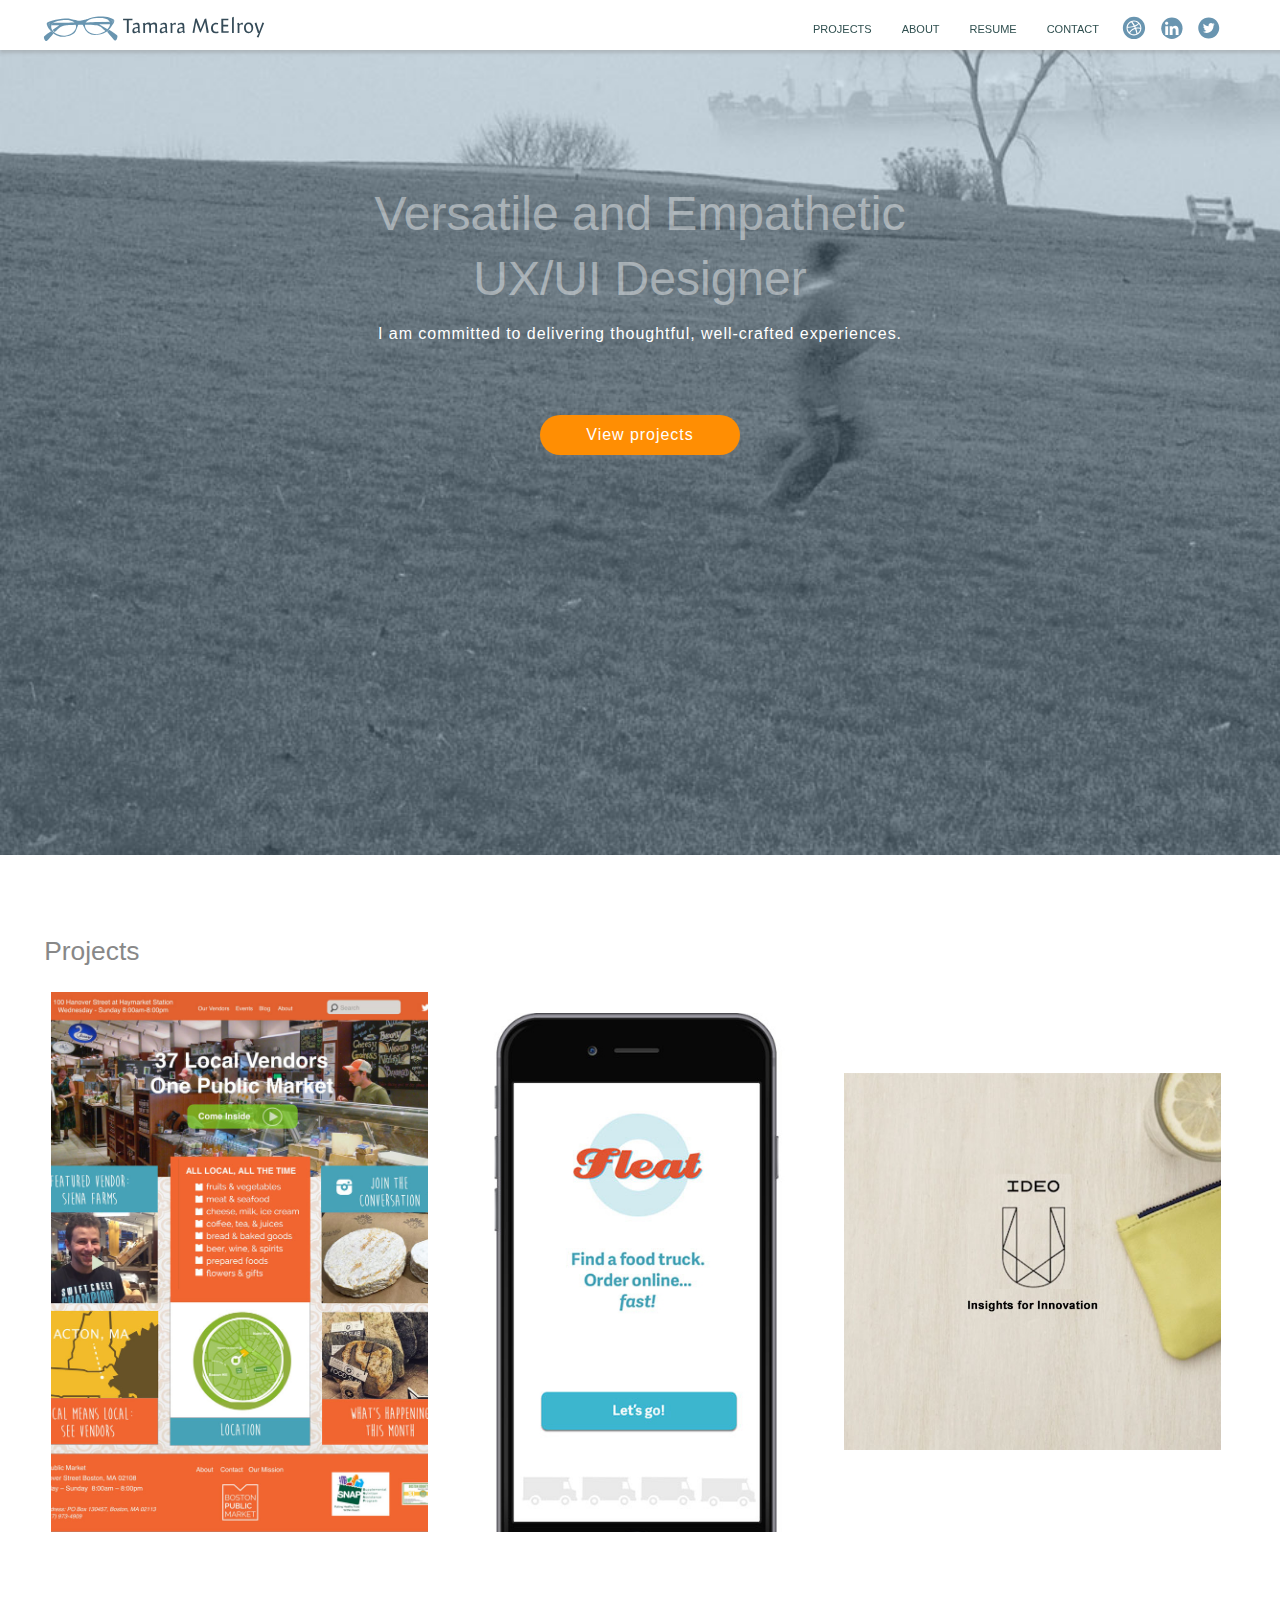
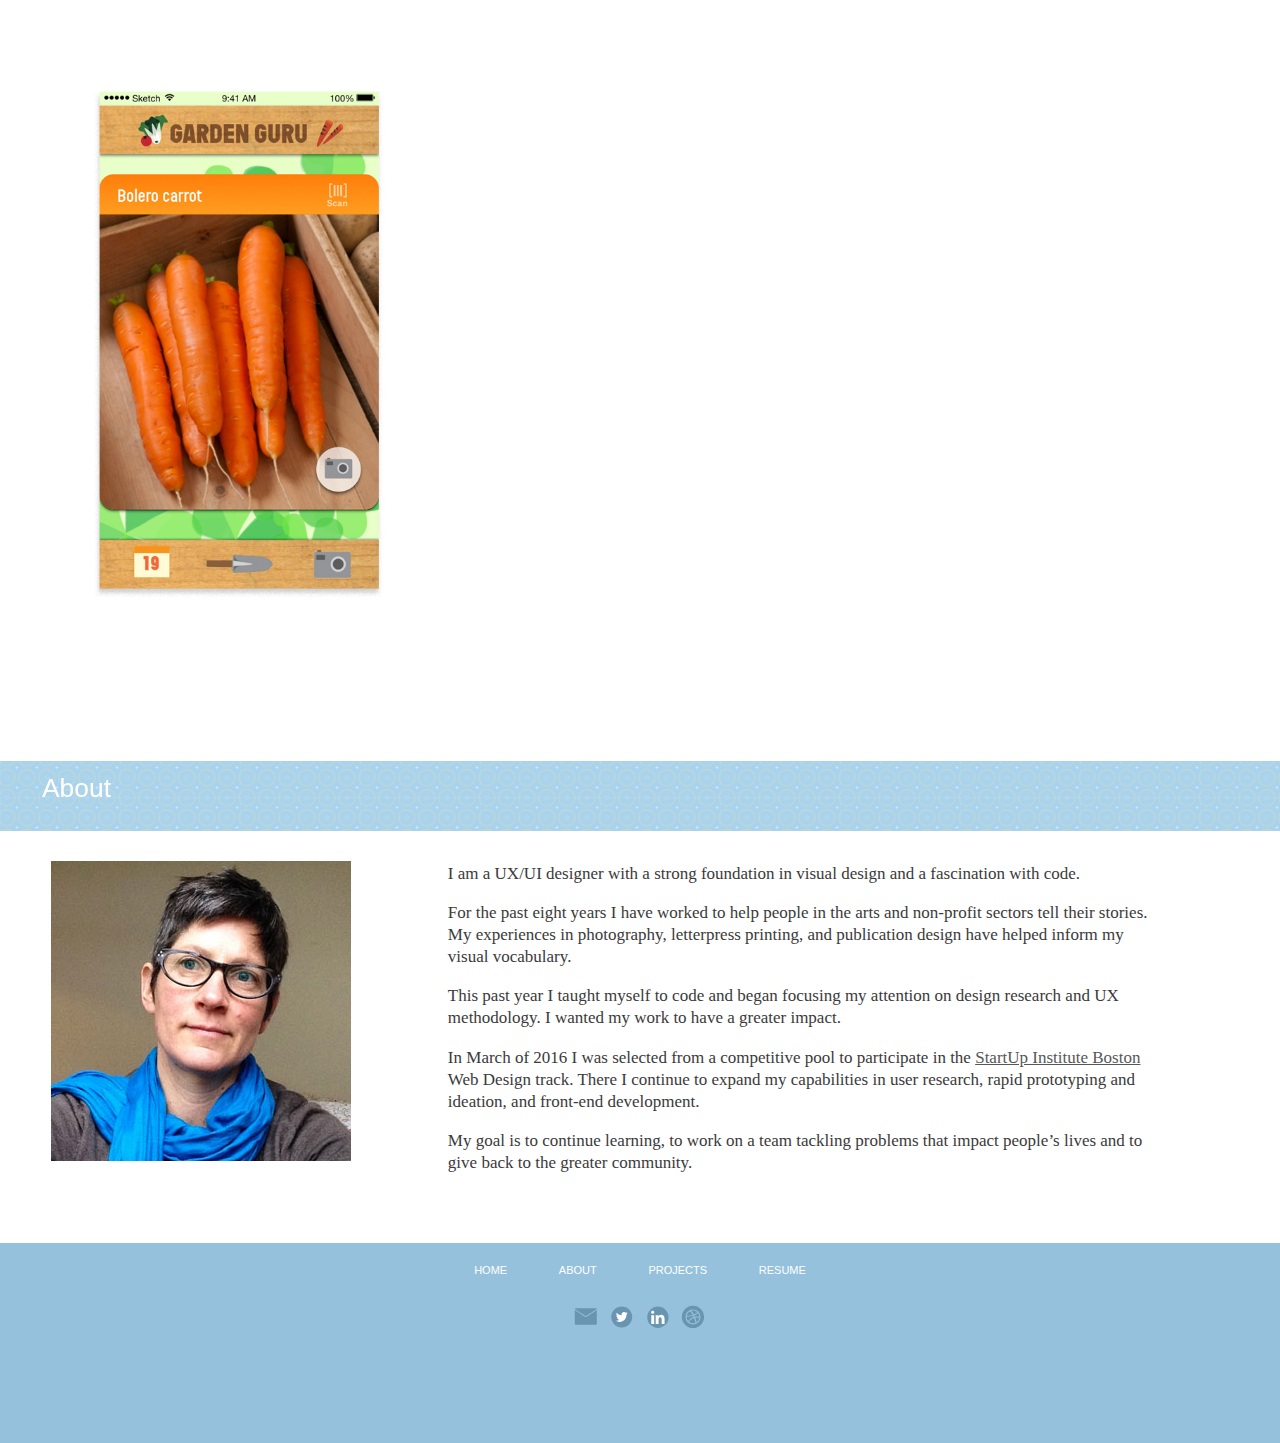
==== index.html @ bc1e4edb "changed project layout" ====
<!DOCTYPE html>
<html lang="en">
	<head>

		<title>Tamara McElroy - Hello</title>
        <meta charset="utf-8" />
          <meta name="description" content="A few things Tamara has made" />
          <meta name="keywords" content="" />
          <meta name="robots" content="index, follow" />
        <meta name="viewport" content="width=device-width, initial-scale=1, maximum-scale=1" />
        
        <link rel="shortcut icon" type="image/png" href="/favicon.png"/>
        
<!-- Style Sheets -->
        <link rel="stylesheet" href="http://normalize-css.googlecode.com/svn/trunk/normalize.css" >
        <link href = "css/styles.css" rel = "stylesheet" />
        <link rel="stylesheet" type="text/css" media="all" href="css/reset.css" />
        
<!--Scripts -->
    <script type="text/javascript">
	if (typeof jQuery == 'undefined')
		document.write(unescape("%3Cscript src='js/jquery-1.9.js'" + 							"type='text/javascript'%3E%3C/script%3E"))
</script>
<script type="text/javascript" src="js/trunk.js"></script>
<script type="text/javascript" src="js/scripts.js"></script>
<script>
  (function(i,s,o,g,r,a,m){i['GoogleAnalyticsObject']=r;i[r]=i[r]||function(){
  (i[r].q=i[r].q||[]).push(arguments)},i[r].l=1*new Date();a=s.createElement(o),
  m=s.getElementsByTagName(o)[0];a.async=1;a.src=g;m.parentNode.insertBefore(a,m)
  })(window,document,'script','//www.google-analytics.com/analytics.js','ga');

  ga('create', 'UA-76032963-1', 'auto');
  ga('send', 'pageview');

</script>

        
	</head>
	<body>
    <div class="container">
		<header id="top" class="slide">
                <ul id="navToggle" class="burger slide">
                   <li></li><li></li><li></li><li></li>
		          </ul>
                <a href="index.html"><h1>Tamara McElroy Design</h1></a>
         </header>
          <nav id = "navMain" class="slide">
            <ul>
                <li><a href="#portfolio">PROJECTS</a></li>
                <li><a href="#about">ABOUT</a></li>
                <li><a href="../images/ResumeMap.pdf" target= "_blank">RESUME</a></li>
                <li><a href="mailto:hello.tamaramc@gmail.com">CONTACT</a></li>
                <li class="tw icon"><a href="https://twitter.com/tjmc3lroy" target="_blank"></a></li>
                <li class="in icon social"><a href="https://www.linkedin.com/in/tamara-mcelroy-36450b14" target="_blank"></a></li>
                 <li class="drb icon social"><a href="https://dribbble.com/tamaramc" target="_blank"></a></li>
            </ul>
        </nav>
       
       <!-- Banner Section -->
        
       <section id="hero" class="section content slide">
           <div class="row group">
               <div class="column span_2_of_4 message">
                   <h3 class="welcome">Versatile and  Empathetic<br /> UX/UI Designer</h3>
                   <p>I am committed to delivering thoughtful, well-crafted experiences.</p> 
                </div>
                    <div class="btn"><a href = "#portfolio"><p>View projects</p></a>
                    </div>
           </div>
        </section>
         
        <!-- Work Section -->
        
      <section id="portfolio" class="section content slide full-wt">
          
           <!--Work Heading-->
          <div class="row group message">
                <div class="work">
                        <h4>Projects</h4>
                </div>
        </div>
          <!-- row 1 -->
          <div class="row">
              <div class="column span_4_of_12">
	           <a href = "../market-landing-redesign.html"><div class="bx blk4">
                   <div class="screen"></div>
                      <p class="hidden">Boston Public Market <br />Landing Page Redesign</p>
                   <p class="hidden arrow">View >>></p>
                      </div></a>
                <div class="column span_4_of_12">
                 <a href= "../market-landing-redesign.html"><p class="portfolio-subhead invisible">Boston Public Market Landing Redesign</p></a>
              </div>
             </div>
              <div class="column span_4_of_12">
		          <a href = "../food-truck-mobile-app.html"><div class="bx blk1">
                   <div class="screen"></div>
                      <p class="hidden">Food Truck Mobile App Concept</p>
                      <p class="hidden arrow">View >>></p>
                      </div></a>
             <div class="column span_4_of_12">
                 <a href= "../food-truck-mobile-app.html"><p class="portfolio-subhead invisible">Food Truck Mobile App Concept</p></a>
              </div>
            </div>
              <div class="column span_4_of_12">
		          <a href = "#"><div class="bx blk2">
                   <div class="screen"></div>
                      <p class="hidden">Ideo: Insights to Innovation Course</p>
                      
                      <p class="hidden arrow">Coming soon</p>
                      </div></a>
             <div class="column span_4_of_12">
                 <a href= "#"><p class="portfolio-subhead invisible">Ideo: Insights to Innovation Course</p>
                 </a>
              </div>
             
		</div>
          </div>
		<!-- row 2 -->
             <div class="row">
            
	           <div class="column span_4_of_12">
	           <a href = "#"><div class="bx blk3">
                   <div class="screen"></div>
                      <p class="hidden">Garden Guru<br />Mobile App Concept</p>
                   <p class="hidden arrow">Coming soon</p>
                      </div></a>
                   <div class="column span_4_of_12">
                 <a href= "#"><p class="portfolio-subhead invisible">Garden Guru Mobile App Concept</p></a>
              </div>
             </div>
             
		</div>
              
	
    </section>
        
        <!--ABOUT SECTION-->
        
    <section id="about" class="content slide">
        
    <!--About header row-->
        
        <div class="row about group message">
                <div class="title">
                        <h4>About</h4>
                </div>
        </div>
        
    <!--About Content Row -->
        
        <div class ="full-wt">
            <div class="row">
                 <div class="column span_4_of_12 about-img">
                </div> 
                <div class="body-content column span_7_of_12">
            

            <h5>I am a UX/UI designer with a strong foundation in visual design and a fascination with code.</h5>
                
            <h5>For the past eight years I have worked to help people in the arts and non-profit sectors tell their stories. My experiences in photography, letterpress printing, and publication design have helped inform my visual vocabulary.</h5>

            <h5>This past year I taught myself to code and began focusing my attention on design research and UX methodology. I wanted my work to have a greater impact.  </h5>

            <h5>In March of 2016 I was selected from a competitive pool to participate in the <a href="https://www.startupinstitute.com/" target ="_blank" style="text-decoration: underline">StartUp Institute Boston</a> Web Design track. There I continue to expand my capabilities in user research, rapid prototyping and ideation, and front-end development.</h5>

            <h5>My goal is to continue learning, to work on a team tackling problems that impact people’s lives and to give back to the greater community.</h5>

            </div>
             
        </div>
        </div>
    </section>
        
     <!-- Footer Section -->
        <footer class="content slide">
            <div class="row group">
               <div class="column span_2_of_4 connect">
                   <div class="submenu">
                    <ul>
                        <li><a href = "index.html">HOME</a></li>
                        <li><a href = "#about">ABOUT</a></li>
                         <li><a href="#portfolio">PROJECTS</a></li>
                        
                        <li><a href = "../images/ResumeMap.pdf" target="_blank">RESUME</a></li>
                    </ul>
                   </div>
                   <div class="ftr-social">
                       <ul>
                           <a href="mailto:hello.tamaramc@gmail.com"><li class="mail icon">
                           </li></a>
                          <a href="https://twitter.com/tjmc3lroy" target="_blank"> <li class="tw icon"></li></a>
                            <a href="https://www.linkedin.com/in/tamara-mcelroy-36450b14" target="_blank"><li class="in icon social"></li></a>
                           <a href="https://dribbble.com/tamaramc" target="_blank"><li class="drb icon social"></li></a>
                        </ul>
                   </div>
                </div>  
           </div> 
        </footer>
    </div>
	</body>
</html>
---- css/styles.css ----
html,body,div,span,applet,object,iframe,h1,h2,h3,h4,h5,h6,p,blockquote,pre,a,abbr,acronym,address,big,cite,code,del,dfn,em,img,ins,kbd,q,s,samp,small,strike,strong,sub,sup,tt,var,b,u,i,center,dl,dt,dd,ol,ul,li,fieldset,form,label,legend,table,caption,tbody,tfoot,thead,tr,th,td,article,aside,canvas,details,embed,figure,figcaption,footer,header,hgroup,menu,nav,output,ruby,section,summary,time,mark,audio,video{margin:0;padding:0;border:0;font-size:100%;font:inherit;vertical-align:baseline}article,aside,details,figcaption,figure,footer,header,hgroup,menu,nav,section{display:block}body{line-height:1}ol,ul{list-style:none}blockquote,q{quotes:none}blockquote:before,blockquote:after,q:before,q:after{content:'';content:none}table{border-collapse:collapse;border-spacing:0}
/*THIS IS FOR THE REVISION OF THE LANDING PAGE*/
/* Custom CSS */
@import url(https://fonts.googleapis.com/css?family=Raleway:400,700);
@import url(https://fonts.googleapis.com/css?family=Lora:400,700,400italic);

a {
    text-decoration: none;
    color: rgb(88, 87, 87);
}
a:hover {
    color: #FF8E03;
}

body {
    background-image: url('../images/wheel-pattern2.png');
    background-size: 120px;
    background-repeat: repeat;
    font-family: Lora, serif;
    font-size: 16px;
    height: auto;
    background-color: rgb(149, 193, 220);
}

p {
    font-size: 16px;
    font-family: Lora, serif;
    line-height: 1.3;
    font-weight: 400;
    margin-bottom: 1em;
}

h1 {
    font-family: 'Lora', serif;
}

 h1 {
    background-image: url('../images/TamaraMcElroyDesign.svg');
    width: 260px;
    height: 42px;
    white-space: nowrap;
    overflow: hidden;
    text-indent: 100%;
    background-repeat: no-repeat;
    background-size: contain;
}

h2, h3, h4 {  
    font-family: 'Raleway', 'Arial', sans-serif;
    font-weight: 400;
    color: #888888;
    position: relative;
    text-align: center;
    line-height: 1.35em;
    margin-top: 15px;
}

h2 {
    font-size: 2.5em;
}

h3 {
    font-size:1.65em;
}

h4 {
    font-size: 1.65em;
    }

h4 a {
    color: #888888;
}
h4 a:hover {
    color: #b1459e;  
}

h5 {
    font-family: Lora, serif;
    font-size: 17px;
    line-height: 1.3;
    font-weight: 400;
    text-align: left;
    margin-bottom: 1em;
}

h6 {
    font-family: 'Raleway', 'Arial', sans-serif;
    font-size: 18px;
    color: #5F5C5C;
    text-align: left;
    margin-bottom: 12px;
    font-weight: 400;
}

.subhead {
    font-size: 14px;
}
h6 span {
    font-style: italic;
}

.centered {
    margin-right:auto;
    margin-left:auto;
    float:none;
}


/* GRID */

.container {
    overflow:hidden;
    /*  Prevents Flickering  */
	-webkit-backface-visibility: hidden;
	-moz-backface-visibility: hidden;
	-ms-backface-visibility: hidden;
}

.row {
    clear: both;
    margin: 0 auto;
    width: 95%;
    padding: 0;
}

.row:after {
	content: "";
	clear: both;
	height: 0;
	visibility: hidden;
	display: block;
}

.section {
	clear: both;
	padding: 0px;
	margin: 0px;
}

/*  COLUMN SETUP  */

.column {
	display: block;
	float:left;
	margin: 1% 0 1% 1.6%;
}

/*.column:first-child { margin-left: 0; }*/


/*  GROUPING  */

.group:before,
.group:after { content:""; display:table; }
.group:after { clear:both;}
.group { zoom:1; /* For IE 6/7 */ }

.span_12_of_12 {
	width: 100%;
}

.span_11_of_12 {
  	width: 91.53%;
}
.span_10_of_12 {
  	width: 83.06%;
}

.span_9_of_12 {
  	width: 74.6%;
}

.span_8_of_12 {
  	width: 66.13%;
}

.span_7_of_12 {
  	width: 57.66%;
}

.span_6_of_12 {
  	width: 49.2%;
}

.span_5_of_12 {
  	width: 40.73%;
}

.span_4_of_12 {
  	width: 31%;
}

.span_3_of_12 {
  	width: 23.8%;
}

.span_2_of_12 {
  	width: 15.33%;
}

.span_1_of_12 {
  	width: 6.866%;
}



/* Header */

header  {
    height: 30px;
    width: 100%;
    position: fixed;
    background-color: white;
    box-shadow: 0px 3px 3px rgba(136, 136, 136, 0.34);
    z-index: 200;
    padding: 10px;
}

header h1 {
	color: #fff;
	text-align: center;
	margin: 5px 0px;
	display: block;
}

/* Navigation */

.burger {
    position: absolute;
	float: right;
	padding: 10px;
	top: 4px;
	left: 10px;
    display: none;
}

.burger li {
	width: 30px;
	height: 4px;
	background-color: lightgray;
	border-radius: 3px;
	margin: 5px 0;
}

.burger.open li {background-color: #d9dde1;}

nav {
    position: fixed;
	top: 0;
	right: 55px;
    z-index: 250;
}

nav li {
    display: inline-block; 
    float:left;
}

nav li a {
    font-family: 'Arial', sans-serif;
    font-size: 11px;
    color: darkslategray;
    padding: 24px 15px;
    display: block;
    text-decoration: none;
}

nav li a:hover {
    color: #FF8E03;
}

.invisible {
   visibility: hidden;
}

.social {
    width: 72px;
    height: 35px;
    display:flex;
    float:right;
    margin:0 0px;
}

.icon {
    width: 32px;
    display:flex;
    float:right;
    margin-top: 12px;
    margin-left: 5px;
}


.icon a {
width:32px;
height:32px;
background-size:contain;
background-repeat: no-repeat;
}

.tw {
background-image: url("../images/twitter-wht.svg");       
background-repeat: no-repeat;
width: 32px;
height: 32px;
background-size:contain;

}
.tw:hover {
background-image: url("../images/twitter-on.svg");
background-repeat: no-repeat;
width: 32px;
height: 32px;
background-size:contain;
}

.in {
background-image: url("../images/linkedin.svg");
background-repeat: no-repeat;
width: 32px;
height: 32px;
background-size:contain;
}

.in:hover {
background-image: url("../images/linkedin-on.svg");
background-repeat: no-repeat;
width: 32px;
height: 32px;
background-size:contain;
}

.drb {
background-image: url("../images/dribble.svg");
background-repeat: no-repeat;
width: 32px;
height: 32px;
background-size:contain;
}

.drb:hover {
background-image: url("../images/dribble-on.svg");
background-repeat: no-repeat;
width: 32px;
height: 32px;
background-size:contain;
}

.mail {
background-image: url("../images/mail.svg");
background-repeat: no-repeat;
width: 32px;
height: 32px;
background-size:contain;
}
.mail:hover {
background-image: url("../images/mail-on.svg");
background-repeat: no-repeat;
width: 32px;
height: 32px;
background-size:contain;
}

/* Main Content */

section {
    position: relative;
    width: 100%;
    height: auto;
    border:none;
    margin: 0px auto;
}

/* Banner Section */

#hero {
    width: 100%;
    height: 95vh;
    background: gray;
    background-image: url("../images/hero-bw2.jpg");
    background-size: cover;
    background-attachment: fixed;
    color: white;
    text-align: center;
    z-index: 0;
    
}

#hero p {
    text-align: center;
    line-height: 1.3;
    color: white;
    font-size: 16px;
    font-family: 'Arial', sans-serif;
    letter-spacing: .06em;
}

.btn a {
    display: block;
    width: 200px;
    height: 40px;
    background: #ff8e03;
    margin: 15px auto;
    border-radius: 35px;
    border: none;
    color: white;
    text-align: center;
    letter-spacing: .05em; 
    box-shadow: 0px 3px 3px rgba(136, 136, 136, 0.34);
    z-index: 5;  
}

.btn a:hover {
    background: #f96700; 
    background: -webkit-linear-gradient(rgba(255, 141, 0, 0.6),#F96700);;(255, 141, 0, 0.6); /* For Safari 5.1 to 6.0 */
    background: -o-linear-gradient(rgba(255, 141, 0, 0.6),#F96700); /* For Opera 11.1 to 12.0 */
    background: -moz-linear-gradient(rgba(255, 141, 0, 0.6),#F96700); /* For Firefox 3.6 to 15 */
    background: linear-gradient(rgba(255, 141, 0, 0.6),#F96700); /* Standard syntax */
    box-shadow: 0px 6px 6px rgba(136, 136, 136, 0.34);
}

.btn p {
    font-family: 'Arial', sans-serif;
    margin-top: 35%;
    padding-top: 5%;
}
.message {
    margin-right:auto;
    margin-left:auto;
    float:none;
}

.message span {
    font-style: italic;
    font-size: .9em;
    color: #fff;
    margin-left: 5px;
}

.message span:hover {
    color: #FF8E03;  
}

.message h3 {
    color: white;
    margin-top: 15%;
    font-size: 3em;
    padding-bottom: 1%;
}
.message h5 {
    font-family: serif;
    font-size: 16px;
    line-height: 1.3;
    font-weight: 400;
    text-align: center;
    margin-bottom: 1em;
    padding-top: 20px;
}


.welcome {
    display: none;
}

.full-wt {
    width: 100%;
    background: #fff;
}

/* Portfolio Section */

#portfolio {
    padding-top: 5%;
    height: 100%; 
    padding-bottom: 5%;
}

.bx {
    background-repeat: no-repeat;
    
}

.blk1 {
    height: 60vh;
    background-image: url('../images/Fleat-screen1.jpg');
    background-size: cover;
    background-position: 0 6%;
}
.blk2 {
    height: 60vh;
    background-image: url('../images/IdeoU-Insights.jpg');
    background-size: contain;
    background-position: center;
}

.blk3 {
    height: 60vh;
    background-image: url('../images/GardenGuru1.jpg');
    background-size: contain;
    background-position: center;
}

.blk4 {
    height: 60vh;
    background-image: url('../images/BPM-Desktop.jpg');
    background-size: cover;
    background-position: center;
}

.hidden {
    display: none;
    text-align: left;
    color: darkslategray;
    font-size: 1.5em;
    font-family: 'Raleway', sans-serif;
    text-transform: uppercase;
    position: relative;
    top: 120px;
    left: 8%;
    letter-spacing: .05em;
    word-spacing: .1em;
}

.ital {
    text-transform: none;
    font-size: 1em;
    font-style: italic;
    margin-top: -15px;
}

.bx:hover > .hidden {
    display: block;
}

.bx:hover > .screen {
    width: 32.26%;
    height: 62%;
    position: absolute;
    background-color: #fff;
    opacity:0.9;
}

.arrow {
    text-transform: none;
    font-size: 18px;
    color: #FF8E03;
}

/* Individual Portfolio Pages */

/*Sidebar*/

.sidebar {
    float: left;
    position: absolute;
    margin: 0 20px;
    width: 26%;
    padding-bottom: 40px;
    display: block;
}


.sidebar ul {
    font-size: 16px;
    font-family: Lora, serif;
    line-height: 1.3;
    font-weight: 400;
    margin-bottom: 1em;
    list-style-type: square;
    margin-left: 2em;    
}

.scrolling {
    position: absolute;
}


.add-space {
    margin-top: 5%;
}


.portfolio-heading {
    color: #6995B0;
    text-align: left;
    letter-spacing: .04em;
    word-spacing: .1em;
    text-transform: uppercase;
    font-size: 16px;
    font-family: 'Raleway', sans-serif;
    margin-bottom: 16px;
    padding-top: 20px;
    font-weight: 700;
}

.portfolio-heading.init{
    margin-bottom: 0px;
    border: none;
}
.portfolio-subhead {
    color: #6995B0;
    text-align: left;
    letter-spacing: .07em;
    word-spacing: .1em;
    text-transform: uppercase;
    font-size: 14px;
    font-family: 'Raleway', sans-serif;
    font-weight: 700;
}

.portfolio-subhead.sm {
    font-size: 12px;
    padding-bottom: 1em;
    font-weight: 400;
    color: darkslategray;
    margin-bottom: 20px;
}

/* Portfolio Images */

.slides {
    margin-left: 32.26%;
    overflow: hidden;
}

li.portfolio-image {
    max-width: 100%;
    margin-bottom: 20px;
    margin-top: 15px;
}

.fd-trk1 {
    height: 540px;
    background-image: url('../images/food-truck-crowd.jpg');
    background-size: cover;
    background-position: 0px;
}

.fd-trk2 {
    height: 400px;
    background-color: white;
    background-image: url('../images/Fleat-page-full.jpg');
    background-size: contain;
    background-position: center;
    background-repeat: no-repeat;
    margin-top: 2%;
}

.fd-trk-sketch1 {
    height: 500px;
    background-color: white;
    background-image: url('../images/user-flow.jpg');
    background-size: cover;
    background-position: 25%;
    background-repeat: no-repeat; 
}

.fd-trk-sketch3 {
    margin-left: 10%;
}


li.fd-trk-vid {
    margin-left: 12%;
}

 /*Market Images*/
.caption {
    color: #5F5C5C;
    font-family: Arial, sans-serif;
    font-size: 12px;
    text-align: left;
    margin-top: 10px;
}

.mkt-1 {
        height: 500px;
        background-image: url('../images/vegetables.jpg');
        background-size: cover;
    }

.mkt-2 {
    height: 500px;
    background-image: url('../images/BostonPublicMkt-current.jpg');
     background-size: cover;
}

.mkt-3 {
    height: 500px;
    background-image: url('../images/BPM-Desktop.jpg');
     background-size: cover;
}

.mkt-4 {
    height: 1220px;
    background-image: url('../images/BPM-Wireframe2.png');
     background-size: cover;
}

.mkt-5 {
    height: 980px;
    background-image: url('../images/BPM-Wireframe1.png');
     background-size: cover;
}

.mkt-6 {
    height: 460px;
    background-image: url('../images/BPM-Wireframe-Dropdown.png');
     background-size: cover;
}

/* About Section */

.about {
    height: 60px;
    margin-right:auto;
    margin-left:auto;
    float:none;
    padding-top: 10px;
}

.about h4 {
    font-family: 'Raleway', 'Arial', sans-serif;
    font-weight: 400;
    text-align: left;
    font-size: 1.65em;
    color: white;
    margin-left: 10px;
    margin-top: 0;
}
.work h4 {
    text-align: left;
    padding-bottom: 10px;
    margin-left: 1%;
}

.about p {
    color:white;
    text-align: right;
    font-family: Lora,'Times', serif;
}
.about span {
    color: white;
}
.about a:hover {
    color: white;
}

.about-img {
    height: 300px;
    background: white;
    background-image: url("../images/tamara-mcelroy-designer.jpg");
    background-repeat: no-repeat;
    overflow: hidden;
    background-size: contain;
    float: left;
    margin-top: 30px;
}

.body-content {
    background: #fff;
    padding: 20px 0 40px 0;
    color: #3B3A3A;
}

.body-content span {
    font-style: italic;
}

.title {
    width: 200px;
    display: inline-block;
}


/* Footer */

footer {
    position:relative;
    width: 100%;
    color: #fff;
    background: rgb(149, 193, 220);
    margin:0px auto;
    min-height: 200px;
    z-index: 1;
}

.connect {
    margin-right: auto;
    margin-left: auto;
    float: none;
    padding-top: 10px;
}

.connect h3 {
    font-family: Lora,'Times', serif;
    font-style: italic;
    font-size: 18px;
    color: white;
    padding-bottom: 0;
}
.ftr-social {
    position: relative;
    height: 40px;
}

.ftr-social ul {
    margin-right: auto;
    margin-left: auto;
    text-align: center;
}

footer .icon {
    margin-top: 0;
    margin-left: 0;
    float: none;
    display: inline-block;
}


footer li {
    display: inline-block;
}

.submenu {
    color: white;
    font-family: 'Arial', sans-serif;
    font-size: 11px;  
    text-align: center;
}
.submenu a {
    color: white;
    text-decoration: none;
}
.submenu a:hover {
    color: #FF8E03;
}
.submenu li {
    margin: 0 2% 2%;
}

/*  @MEDIA */

@media (min-width: 1200px)
.container {
    width: 1170px;
}

@media (min-width: 992px)
.container {
    width: 970px;}


@media only screen and (max-width: 890px){
    
    .mobile-width{
        width: 90%;
        margin-left: 5%;
        margin-right: 5%;
    }
    
    .mobile-width.column:first-child { margin-left: 5%; }
    
    h1 {
    margin-left: auto;
    margin-right: auto;
    }
    
    h4 {font-size: 3em;
    margin-top: 20px;}
    
    header {
	height: 50px;
    width: 100%;
	position: fixed;
	}
    
    header h1 {
    margin-left: 30%;
    width: 220px;
    height: 50px;
    }
    
    nav { z-index: -1;}
    
    .invisible {
   visibility: initial;
    text-align: center;
    }
    
   .span_1_of_12, .span_2_of_12, .span_3_of_12, .span_4_of_12, .span_5_of_12, .span_6_of_12, .span_7_of_12, .span_8_of_12, .span_9_of_12, .span_10_of_12, .span_11_of_12, .span_12_of_12 {
	width: 100%; 
	}
 
    
    .message h3 {
    color: white;
    margin-top: 120px;
    font-size: 24px;
    padding-bottom: 20px;
}
    #hero {
    width: 100%;
    height: 350px;
    }
    
    #hero p {
        font-size: 12px;
    }
    
    .btn a {
    display: block;
    width: 140px;
    height: 30px;}
    
    #portfolio {
        padding: 0;
    }
    
    .sidebar {
    position: relative;
    padding-bottom: 10px;
    }
    
    /*Portfolio Pages*/
    .caption {
        text-align:center;
    }
    .slides {
        width: 100%;
        margin-left: 0;
    }
    .portfolio-heading {
        padding-top: 0;
        text-align: center;
    }
    
    .portfolio-subhead.sm {
        text-align: center;
    }
    
    li.portfolio-image {
        margin-bottom: 0;
        background-position: center;
    }
  
     .fd-trk2 {
    height: 260px;
    background-size: cover;
    }
    
    .mkt-1 {
        height: 300px;
    }
    .mkt-2 {
    height: 300px;
     background-size: contain;
    background-repeat: no-repeat;
}

.mkt-3 {
    width: 100%;
    height: 400px;
    background-size: contain;
    background-repeat: no-repeat;
}

.mkt-4 {
    height: 540px;
     background-size: contain;
    background-repeat: no-repeat;
}

.mkt-5 {
    height: 540px;
     background-size: contain;
    background-repeat: no-repeat;
}
   
    .blk1 {
    margin-top: 5%;
    height: 30vh;
    background-size: cover;
    background-position: 0 10%;
    }
    
    .bx:hover > .hidden {
        display: none;
    }
    
    .bx:hover > .screen {
        display: none;
    }
    
    .blk4 {
        background-size: cover;
        
    }
    .about-img {
    background-size: contain;
    background-position: center;
    }
     .title {
        padding-bottom: 10px;
    }
    
    .sidebar {
    width: 100%;}
    
}

@media only screen and (max-width: 780px) {

header {
	height: 50px;
	background-color: #fff;
	position: fixed;
	width: 100%;
	
		/* starting point */
	-webkit-transform: translate3d(0,0,0);
	-moz-transform: translate3d(0,0,0);
	transform: translate3d(0,0,0);
}
    
header h1 {
	color: #ffffff;
	text-align: center;
	padding-left: 0;
	display: block;
    margin-left: 30%;
    width: 220px;
    height: 50px;
}

nav { z-index: 0; }
    
.burger {display: block;}


/*  Nav Drawer Layout  */
nav {position: relative;}

nav ul {
	height: 100%;
	overflow-y: auto;
}
    
nav li {
	display: block;
	float: none;
}
nav li a {
	padding: 22px 25px;
	letter-spacing: 3px;
	font-size: 14px;
}
nav li a.logo {
	display: none;
}
nav li a.active {
	color: #b1459e;
	background-color: #fff;
    opacity:0.4;
}
nav li a:hover {
	color: #b1459e;
	background-color: #fff;
    opacity:0.4;
}
nav li:first-child a.active,
nav li:first-child a:hover 
{border-radius: 10px 0 0 0;}

.header-section {margin-top: 60px;}

  .icon {
    display:none;
    }
    
.sidebar {
    position: relative;
    padding-bottom: 10px;
    }
    
.slides {
        width: 100%;
        margin-left: 0;
    }
    
.fd-trk2 {
    height: 260px;
    background-size: cover;
    }
    
 .portfolio-heading {
    padding-top: 0;
    text-align: center;
    }
    
.portfolio-subhead.sm {
    text-align: center;
    }
li.portfolio-image {
        margin-bottom: 0;
    }
    
/* NAVIGATION ANIMATION */
nav {
	width: 93%;
	height: 100%;
	position: fixed;
	left: 0;
	top: 0;
	margin: 0;
	border-radius: 8px;
	
	/* starting point */
	opacity: .3;
	-webkit-transform: translate3d(5%,0,0)scale(.97);
	-moz-transform: translate3d(5%,0,0)scale(.97);
	transform: translate3d(5%,0,0)scale(.97);
}

/*Nav Expanding Open Effect*/
nav.open {
	opacity: 1;

	-webkit-transform: translate3d(0,0,0)scale(1);
	-webkit-animation: slideIn .35s ease-in-out;
	
	-moz-transform: translate3d(0,0,0)scale(1);
	-moz-animation: slideIn .35s ease-in-out;
	
	transform: translate3d(0,0,0)scale(1);
	animation: slideIn .35s ease-in-out;
}
@-webkit-keyframes slideIn {
	0%       {opacity: .3;
				-webkit-transform: translate3d(5%,0,0)scale(.97);}
	100%  {opacity: 1;
				-webkit-transform: translate3d(0,0,0)scale(1);}
}
@-moz-keyframes slideIn {
	0%      {opacity: .3;
				-moz-transform: translate3d(5%,0,0)scale(.97);}
	100%  {opacity: 1;
				-moz-transform: translate3d(0,0,0)scale(1);}
}
@keyframes slideIn {
	0%      {opacity: .3;
				transform: translate3d(5%,0,0)scale(.97);}
	100%  {opacity: 1;
				transform: translate3d(0,0,0)scale(1);}
}

/*Nav Shrinking Closed Effect*/
nav.close {
	opacity: .3;
	
	-webkit-transform: translate3d(5%,0,0)scale(.97);
	-webkit-animation: slideOut .3s ease-in-out;
	
	-moz-transform: translate3d(5%,0,0)scale(.97);
	-moz-animation: slideOut .3s ease-in-out;
	
	transform: translate3d(5%,0,0)scale(.97);
	animation: slideOut .3s ease-in-out;
}
@-webkit-keyframes slideOut {
	0%      {opacity: 1;
				-webkit-transform: translate3d(0,0,0)scale(1);}
	100%  {opacity: .3;
				-webkit-transform: translate3d(5%,0,0)scale(.97);}
}
@-moz-keyframes slideOut {
	0%      {opacity: 1;
				-moz-transform: translate3d(0,0,0)scale(1);}
	100%  {opacity: .3;
				-moz-transform: translate3d(5%,0,0)scale(.97);}
}
@keyframes slideOut {
	0%      {opacity: 1;
				transform: translate3d(0,0,0)scale(1);}
	100%  {opacity: .3;
				transform: translate3d(5%,0,0)scale(.97);}
}



/* CONTENT ANNIMATION */
.content {
	/* starting point */
	-webkit-transform: translate3d(0,0,0);
	-moz-transform: translate3d(0,0,0);
	transform: translate3d(0,0,0);
	z-index: 1;
}

/*Content Sliding Open Effect*/
header.open,
.content.open 
{   
	-webkit-transform: translate3d(240px,0,0);
	-webkit-animation: open .5s ease-in-out;
	
	-moz-transform: translate3d(240px,0,0);
	-moz-animation: open .5s ease-in-out;
	
	transform: translate3d(240px,0,0);
	animation: open .5s ease-in-out;
}
@-webkit-keyframes open {
	0%      {-webkit-transform: translate3d(0,0,0);}
	70%    {-webkit-transform: translate3d(260px,0,0);}
	100%  {-webkit-transform: translate3d(240px,0,0);}
}
@-moz-keyframes open {
	0%      {-moz-transform: translate3d(0,0,0);}
	70%    {-moz-transform: translate3d(260px,0,0);}
	100%  {-moz-transform: translate3d(240px,0,0);}
}
@keyframes open {
	0%      {transform: translate3d(0,0,0);}
	70%    {transform: translate3d(260px,0,0);}
	100%  {transform: translate3d(240px,0,0);}
}

/*Content Sliding Closed Effect*/
header.close,
.content.close 
{
	-webkit-transform: translate3d(0,0,0);
	-webkit-animation: close .3s ease-in-out;
	
	-moz-transform: translate3d(0,0,0);
	-moz-animation: close .3s ease-in-out;
	
	transform: translate3d(0,0,0);
	animation: close .3s ease-in-out;
}
@-webkit-keyframes close {
	0%      {-webkit-transform: translate3d(240px,0,0);}
	100%  {-webkit-transform: translate3d(0,0,0);}
}
@-moz-keyframes close {
	0%       {-moz-transform: translate3d(240px,0,0);}
	100%  {-moz-transform: translate3d(0,0,0);}
}
@keyframes close {
	0%       {transform: translate3d(240px,0,0);}
	100%  {transform: translate3d(0,0,0);}
}

}
  
@media only screen and (max-width: 480px) {
    
    
    header {width: 100%;
    position: fixed;}
    
    header h1 {
    margin-left: 17%;
    width: 220px;
    height: 50px;
    }
    section {width: 100%;}
    .row {width: 100%;}
    .column { margin: 1% 0 1% 0%; }
    .container {width: 100%; padding: 0 0;}
    .span_1_of_12, .span_2_of_12, .span_3_of_12, .span_4_of_12, .span_5_of_12, .span_6_of_12, .span_7_of_12, .span_8_of_12, .span_9_of_12, .span_10_of_12, .span_11_of_12, .span_12_of_12 {
	width: 100%; 
	}
    
    .invisible {
    visibility: initial;
    text-align: center;
    text-decoration: underline;
}
    .message p {
    text-align: center;
    line-height: 1.3;
    font-size: 14px;
    padding: 0 10px;
    }
    
    .message h5 {
    padding-right: 20px;
    padding-left: 20px;
    }
    .mobile-width{
        width: 90%;
        margin-left: 5%;
    }
    
    #portfolio {
        padding: 0;
    }
    
    .sidebar {
    position: relative;
    padding-bottom: 10px;
    }
    
    .slides {
        width: 100%;
        margin-left: 0;
    }
    
     .fd-trk2 {
    height: 260px;
    background-size: cover;
    }
   
    .portfolio-heading {
    padding-top: 0;
    text-align: center;
    }
    
    .portfolio-subhead.sm {
    text-align: center;
    }
    
    li.portfolio-image {
        margin-bottom: 0;
        background-position: center;
    }
    .mkt-1 {
        height: 300px;
    }
    .mkt-2 {
    height: 300px;
     background-size: contain;
    background-repeat: no-repeat;
}

.mkt-3 {
    width: 100%;
    height: 400px;
    background-size: contain;
    background-repeat: no-repeat;
}

.mkt-4 {
    height: 540px;
     background-size: contain;
    background-repeat: no-repeat;
}

.mkt-5 {
    height: 540px;
     background-size: contain;
    background-repeat: no-repeat;
}
    
    .sidebar {
    width: 100%; }
    
    .process-item {
        height: 200px;
    }
   .process-item img {
        background-size: contain;
        height: 200px;
    }
     
    .about h4 {
        font-size: 5vw;
        text-align: center;
    }
    
    #about h4 {
        text-align: center;}
    
    .title {
        width: 100%;
        padding-bottom: 10px;
    }
    .body-content h5 {
        padding: 0 15px 0 15px;
    }
    .body-content img {
    width: 40%;
}
    .bx {
        width: 100%;
    }
    .blk4 {
    height: 400px;
    background-size: contain;
    background-position: center;
    margin-bottom: 0px;
    }
    
    footer {
        width: 100%
    }
        
    
}
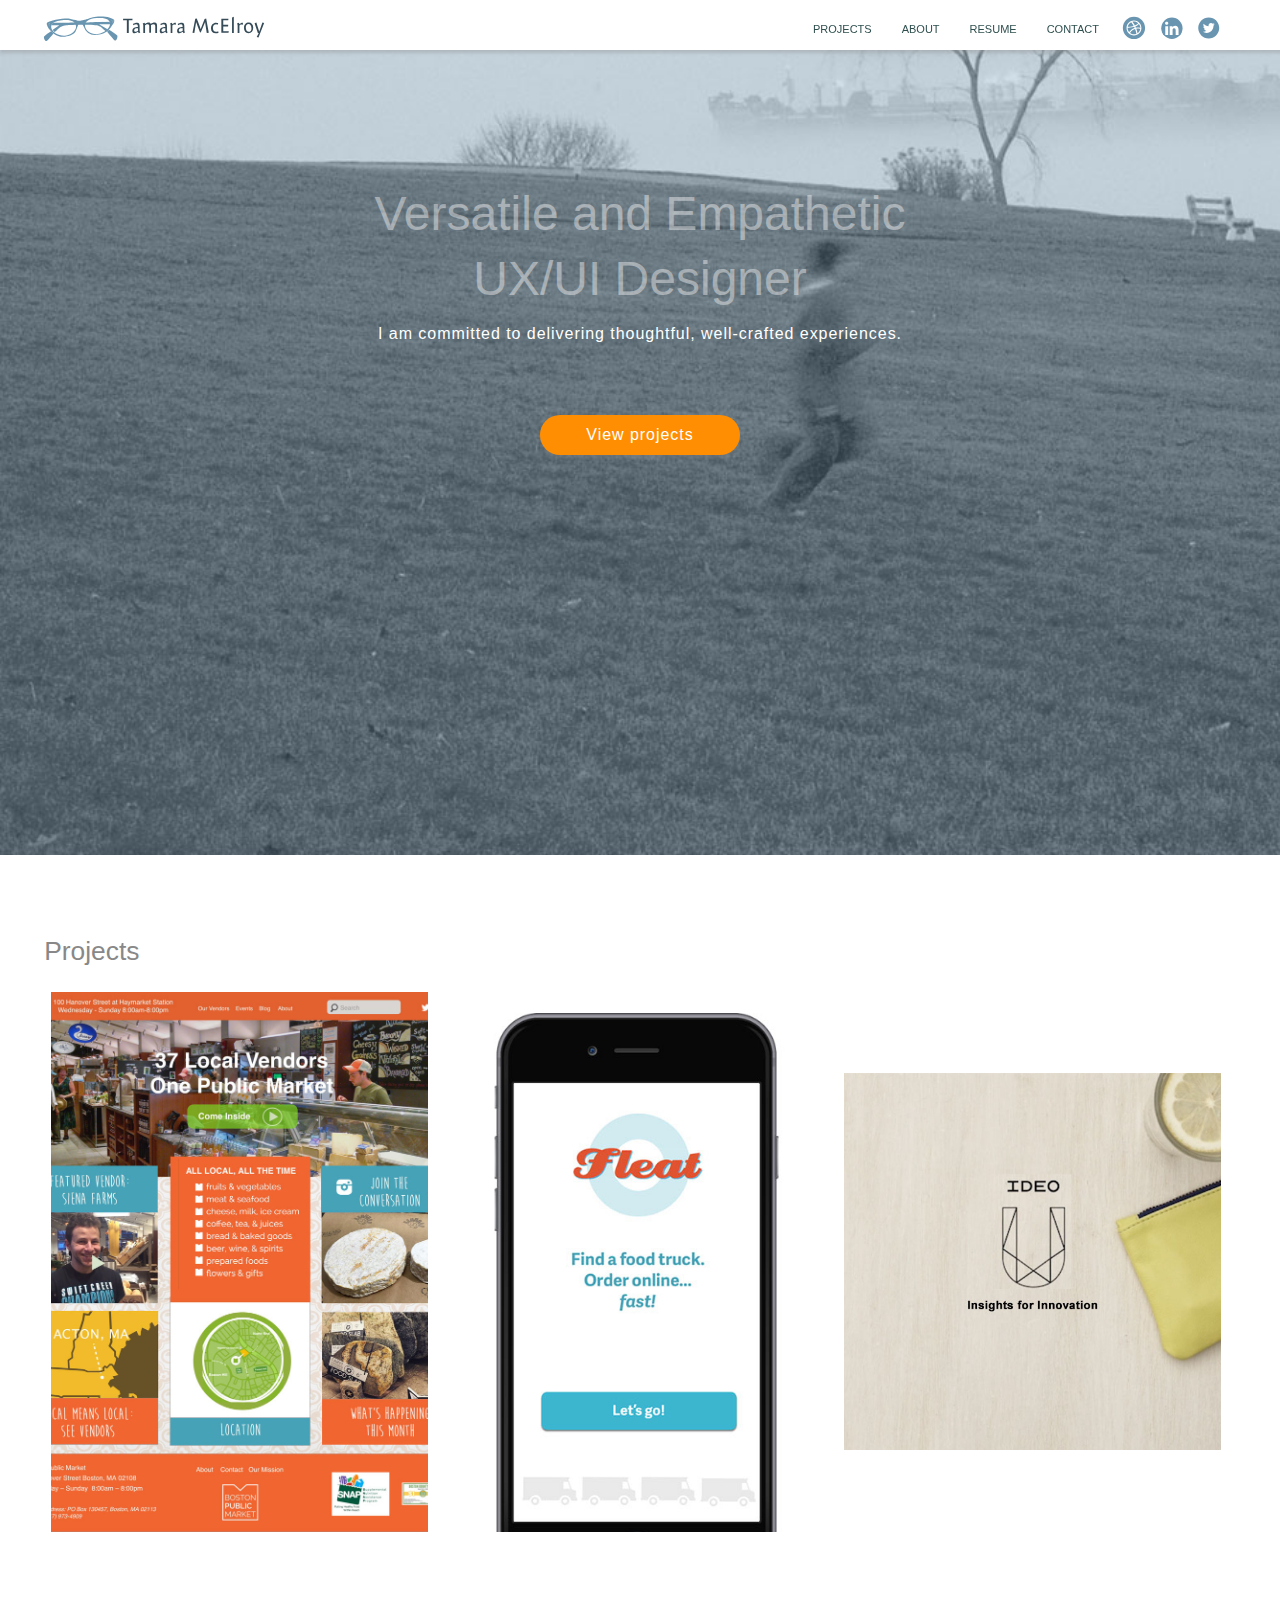
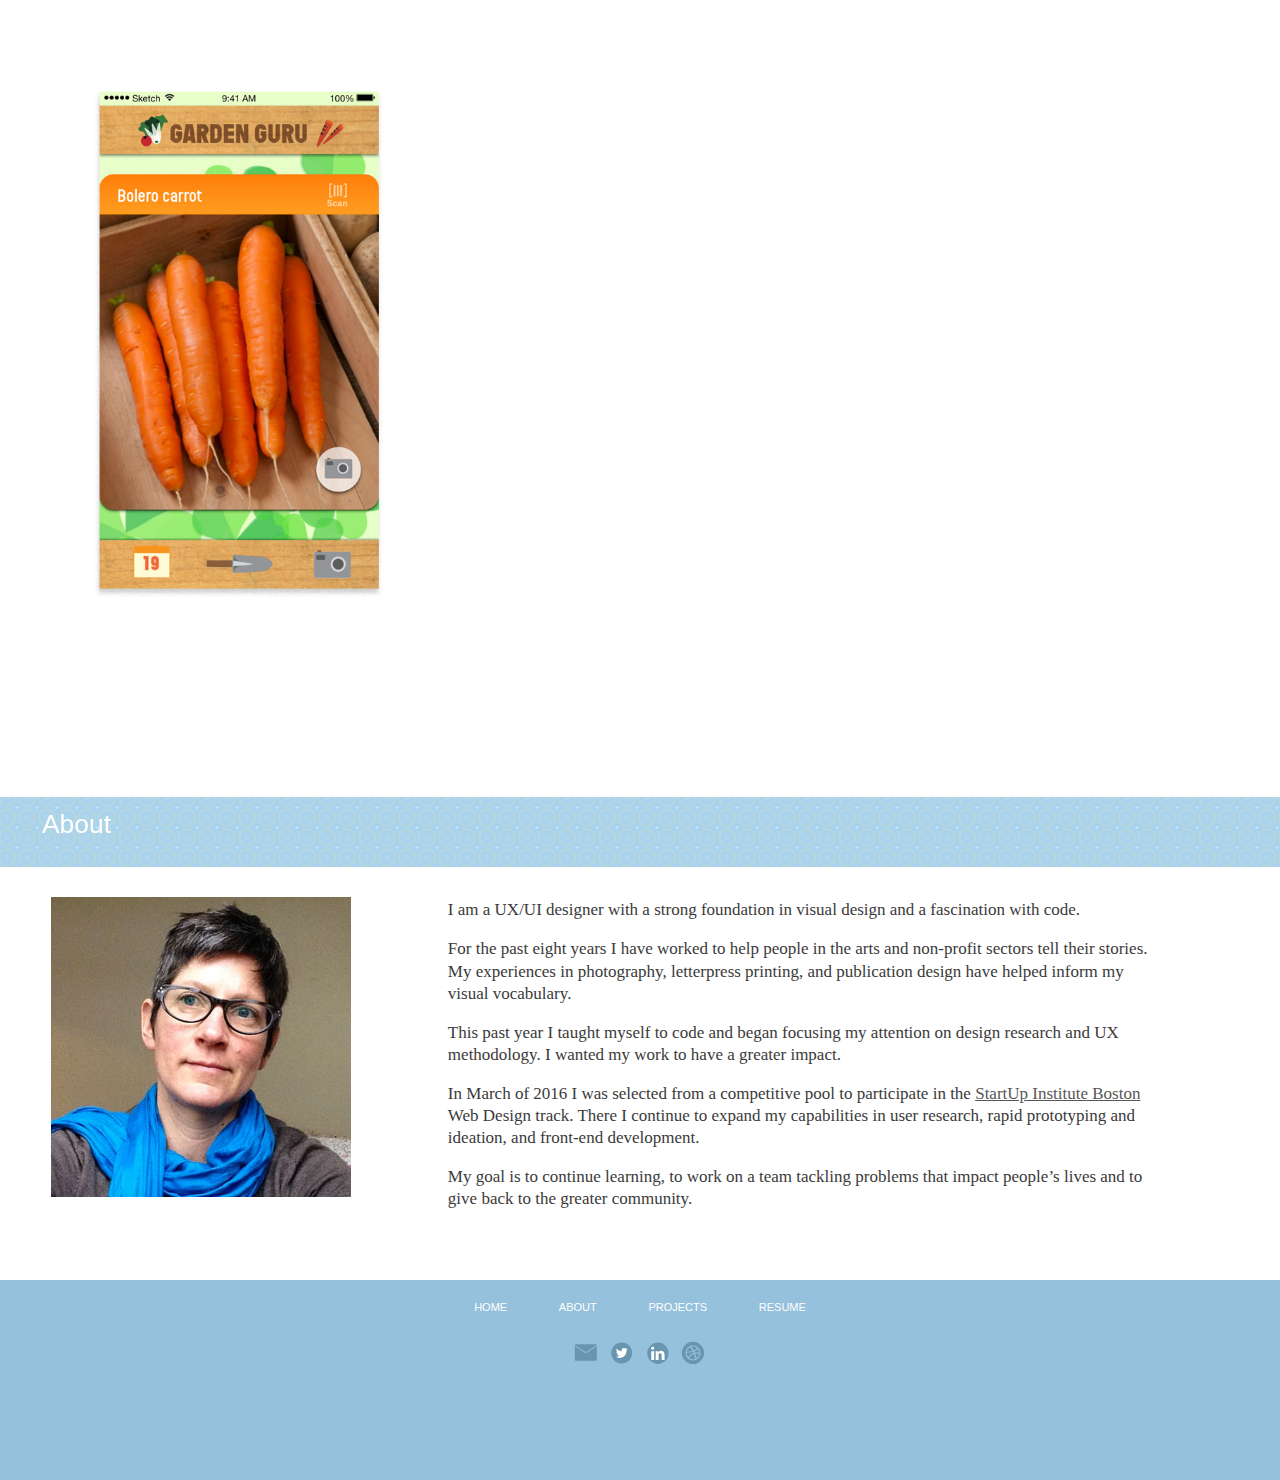
==== commit f151337d: "added Ideo page" ====
--- a/index.html
+++ b/index.html
@@ -102,14 +102,14 @@
               </div>
             </div>
               <div class="column span_4_of_12">
-		          <a href = "#"><div class="bx blk2">
-                   <div class="screen"></div>
-                      <p class="hidden">Ideo: Insights to Innovation Course</p>
+		          <a href = "../human-centered-design.html"><div class="bx blk2">
+                   <div class="screen"></div>
+                      <p class="hidden">Ideo: Insights for Innovation Course</p>
                       
-                      <p class="hidden arrow">Coming soon</p>
+                      <p class="hidden arrow">View now</p>
                       </div></a>
              <div class="column span_4_of_12">
-                 <a href= "#"><p class="portfolio-subhead invisible">Ideo: Insights to Innovation Course</p>
+                 <a href= "../human-centered-design.html"><p class="portfolio-subhead invisible">Ideo: Insights for Innovation Course</p>
                  </a>
               </div>
              
@@ -125,7 +125,7 @@
                    <p class="hidden arrow">Coming soon</p>
                       </div></a>
                    <div class="column span_4_of_12">
-                 <a href= "#"><p class="portfolio-subhead invisible">Garden Guru Mobile App Concept</p></a>
+                 <a href= "#"><p class="portfolio-subhead invisible">Coming Soon: Garden Guru Mobile App</p></a>
               </div>
              </div>
              
--- a/css/styles.css
+++ b/css/styles.css
@@ -28,6 +28,10 @@
     line-height: 1.3;
     font-weight: 400;
     margin-bottom: 1em;
+}
+
+.ital {
+    font-style: italic;
 }
 
 h1 {
@@ -533,7 +537,7 @@
 
 .bx:hover > .screen {
     width: 32.26%;
-    height: 62%;
+    height: 40%;
     position: absolute;
     background-color: #fff;
     opacity:0.9;
@@ -708,6 +712,29 @@
      background-size: cover;
 }
 
+/* Human Centered Design Images */
+.ideo1 {
+    height: 540px;
+    background-image: url('../images/insights1.jpg');
+    background-size: cover;
+    background-position: 0px;
+}
+
+.ideo2 {
+    height: 540px;
+    background-image: url('../images/internet1.jpg');
+    background-size: cover;
+    background-position: 0px;
+}
+
+.ideo3 {
+    height: 540px;
+    background-image: url('../images/brainstorming.jpg');
+    background-size: cover;
+    background-position: 0px;
+}
+
+
 /* About Section */
 
 .about {
@@ -865,7 +892,7 @@
     margin-right: auto;
     }
     
-    h4 {font-size: 3em;
+    h4 {font-size: 24px;
     margin-top: 20px;}
     
     header {
@@ -978,9 +1005,9 @@
    
     .blk1 {
     margin-top: 5%;
-    height: 30vh;
+    height: 50vh;
     background-size: cover;
-    background-position: 0 10%;
+    background-position: 0 25%;
     }
     
     .bx:hover > .hidden {
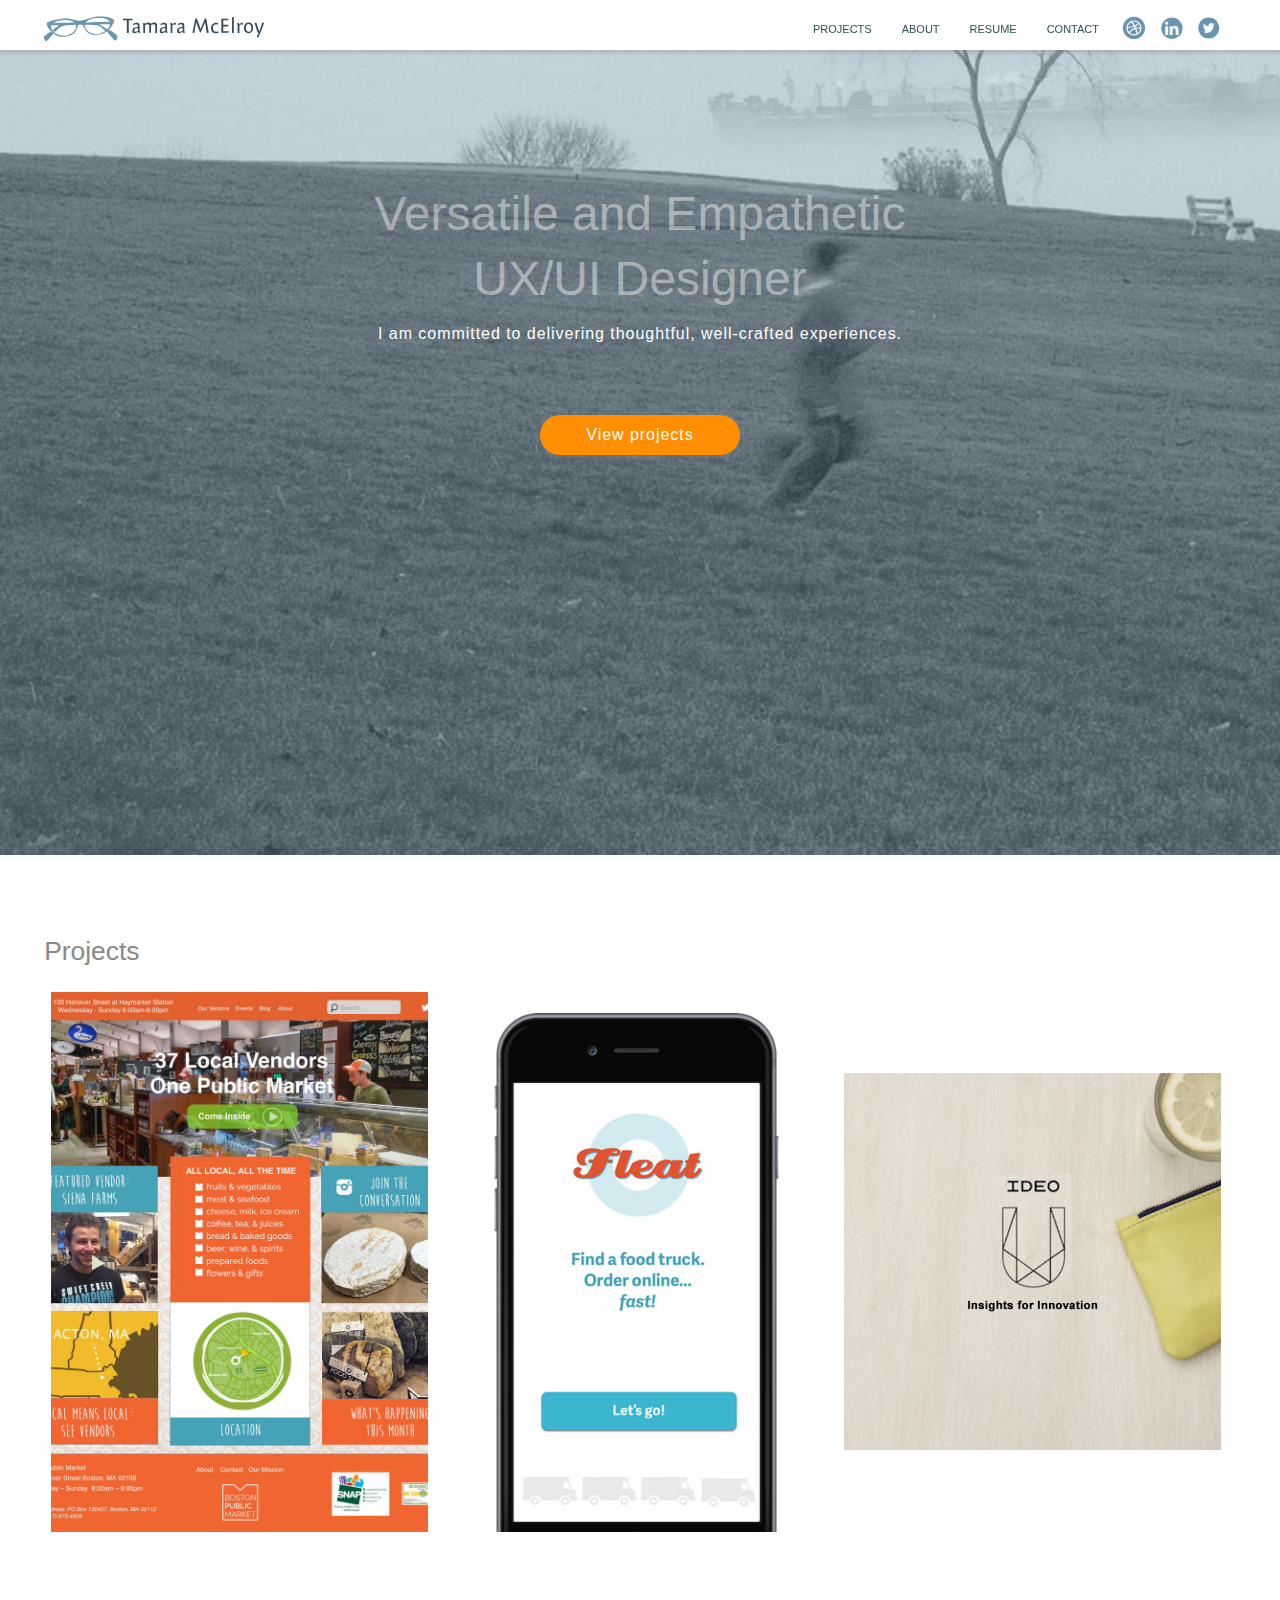
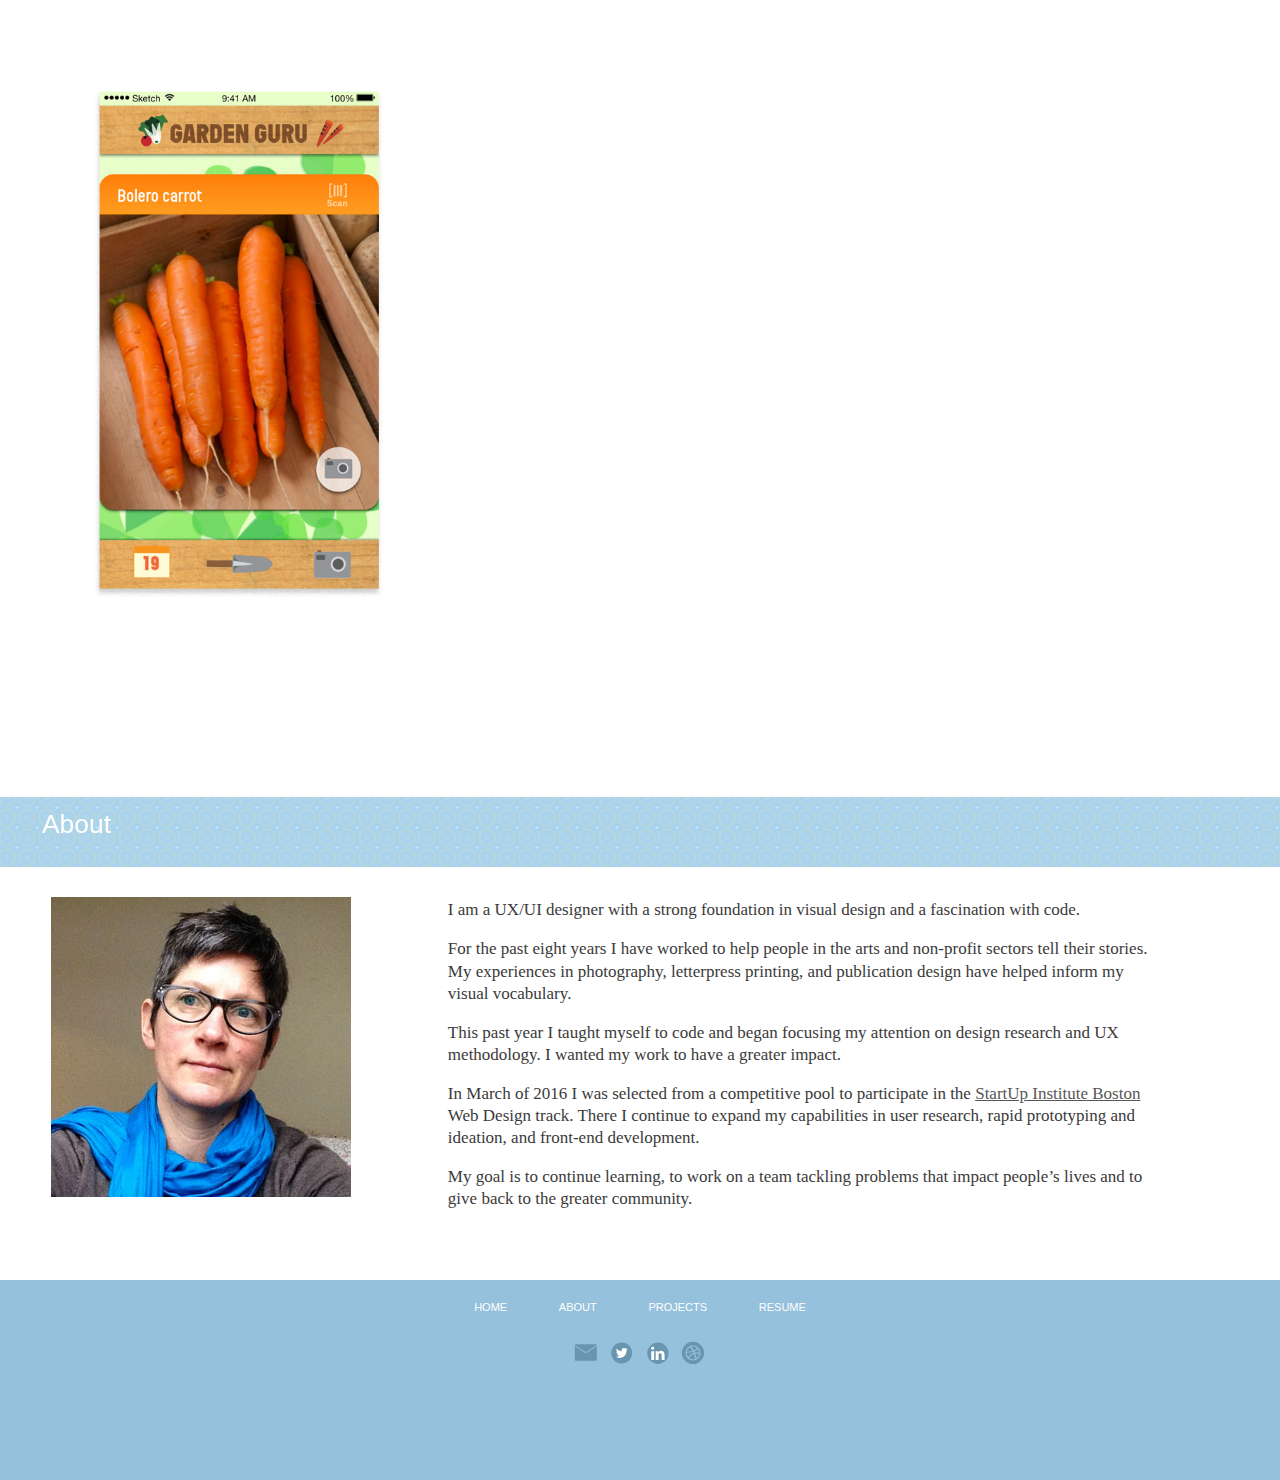
==== commit c07c4408: "added descriptions for SEO" ====
--- a/index.html
+++ b/index.html
@@ -2,10 +2,10 @@
 <html lang="en">
 	<head>
 
-		<title>Tamara McElroy - Hello</title>
+		<title>Tamara McElroy - UX/UI and Visual Design</title>
         <meta charset="utf-8" />
-          <meta name="description" content="A few things Tamara has made" />
-          <meta name="keywords" content="" />
+          <meta name="description" content="Tamara McElroy is a UX/UI and visual designer committed to delivering thoughtful, well-crafted experiences." />
+          <meta name="keywords" content="user-experience design, visual design, Boston" />
           <meta name="robots" content="index, follow" />
         <meta name="viewport" content="width=device-width, initial-scale=1, maximum-scale=1" />
         
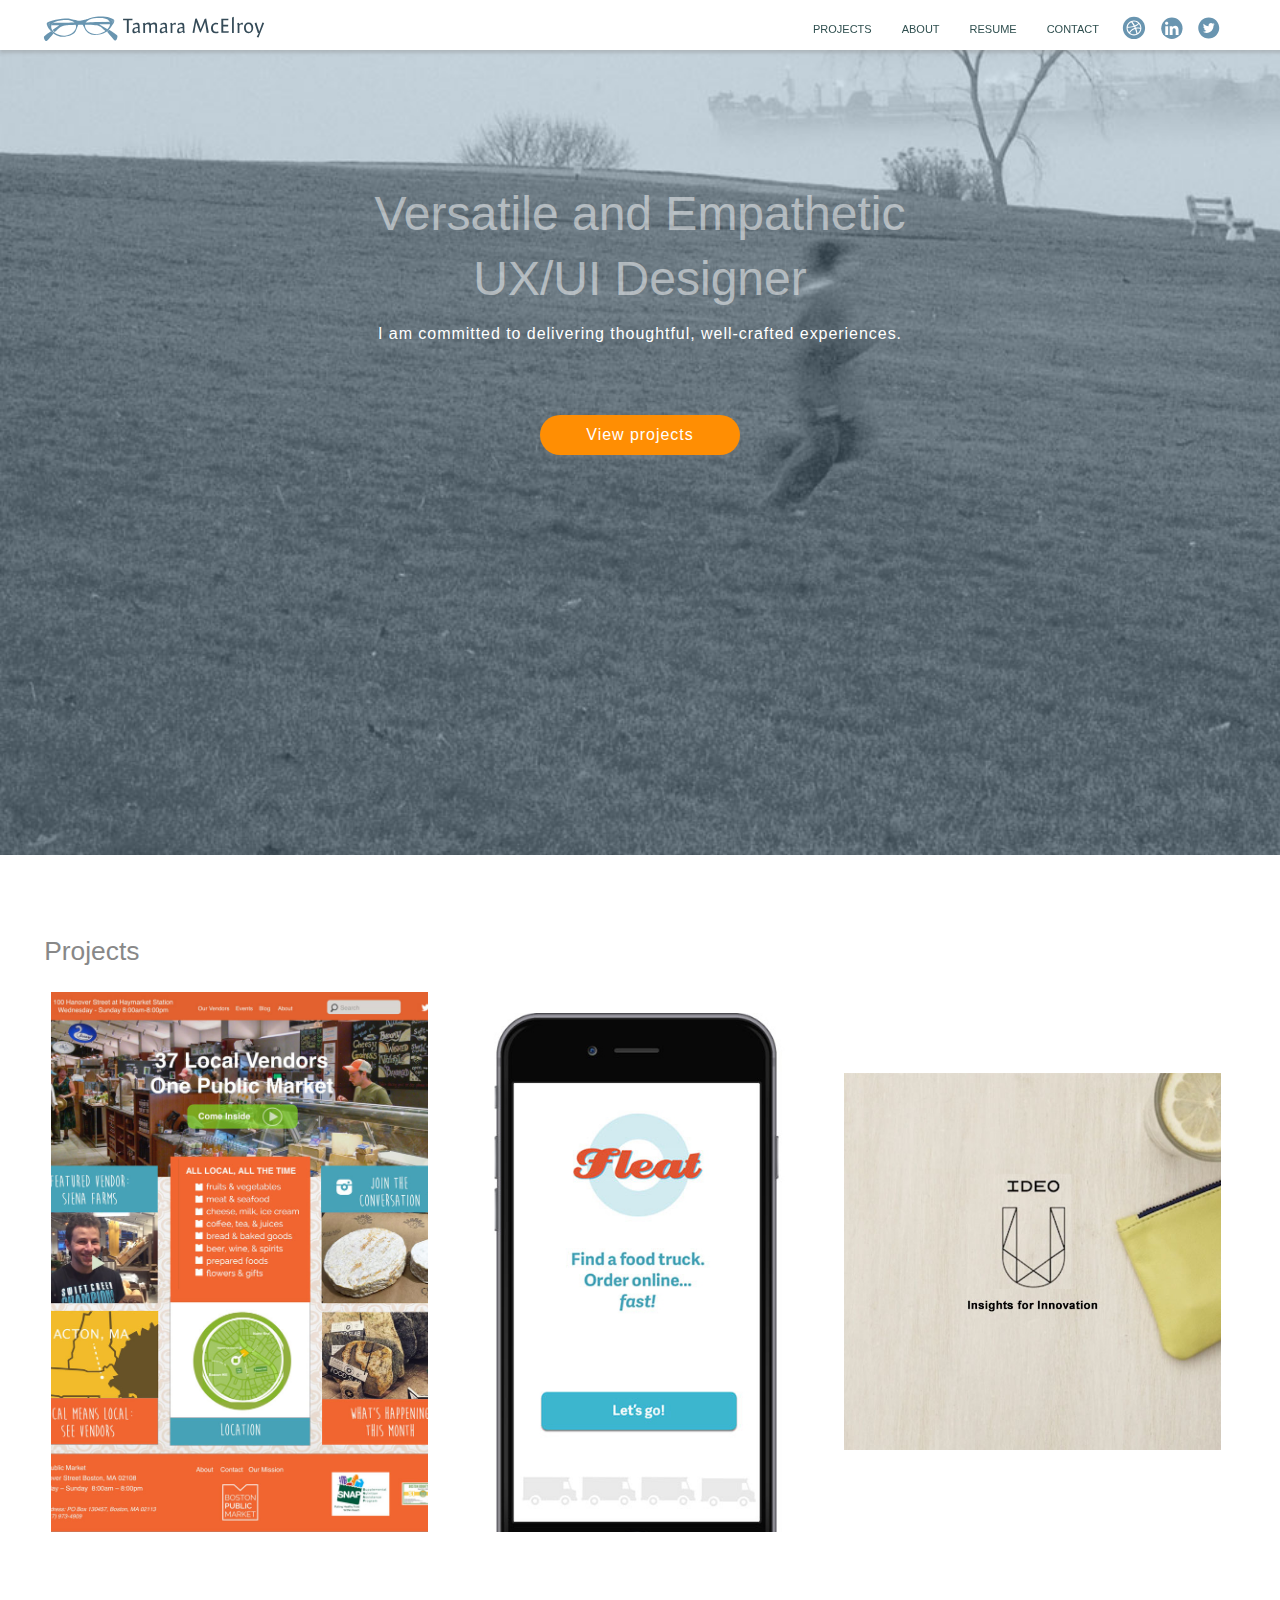
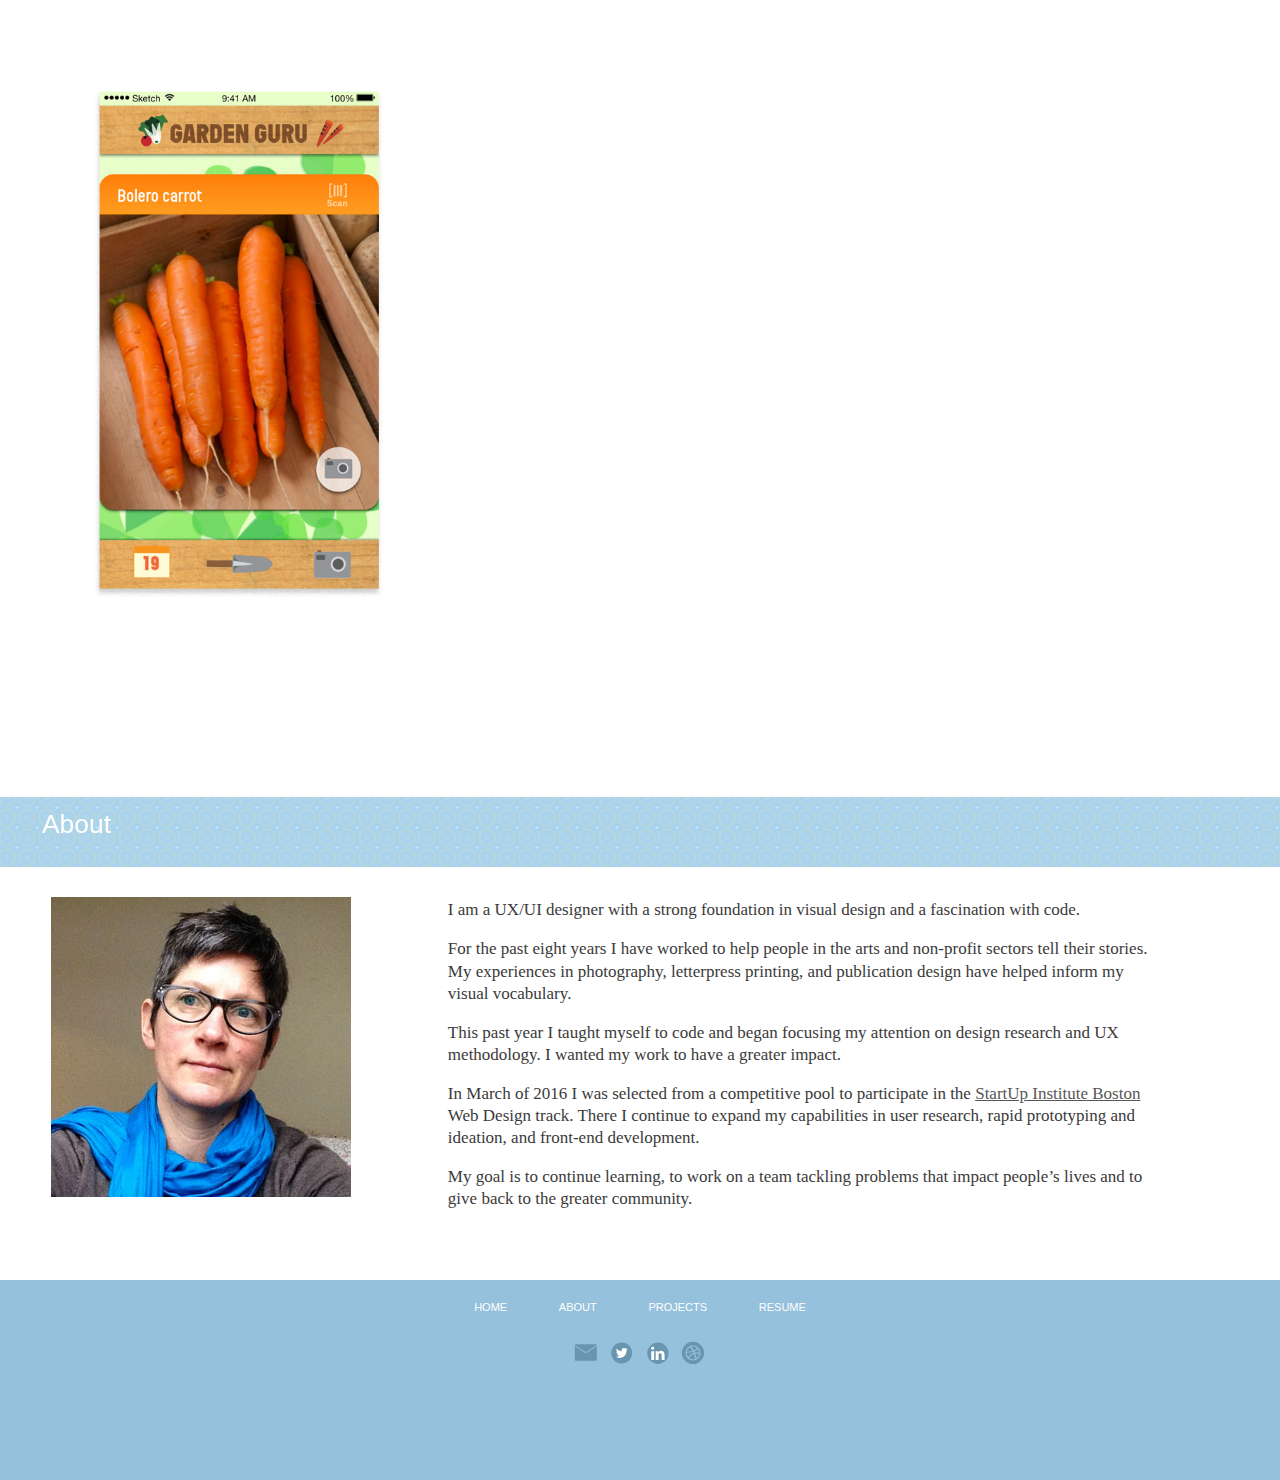
==== commit 7cffb799: "add new resume" ====
--- a/index.html
+++ b/index.html
@@ -48,7 +48,7 @@
             <ul>
                 <li><a href="#portfolio">PROJECTS</a></li>
                 <li><a href="#about">ABOUT</a></li>
-                <li><a href="../images/ResumeMap.pdf" target= "_blank">RESUME</a></li>
+                <li><a href="../images/TamaraMcElroyDesign-Resume.pdf" target= "_blank">RESUME</a></li>
                 <li><a href="mailto:hello.tamaramc@gmail.com">CONTACT</a></li>
                 <li class="tw icon"><a href="https://twitter.com/tjmc3lroy" target="_blank"></a></li>
                 <li class="in icon social"><a href="https://www.linkedin.com/in/tamara-mcelroy-36450b14" target="_blank"></a></li>
@@ -181,7 +181,7 @@
                         <li><a href = "#about">ABOUT</a></li>
                          <li><a href="#portfolio">PROJECTS</a></li>
                         
-                        <li><a href = "../images/ResumeMap.pdf" target="_blank">RESUME</a></li>
+                        <li><a href = "../images/TamaraMcElroyDesign-Resume.pdf" target="_blank">RESUME</a></li>
                     </ul>
                    </div>
                    <div class="ftr-social">
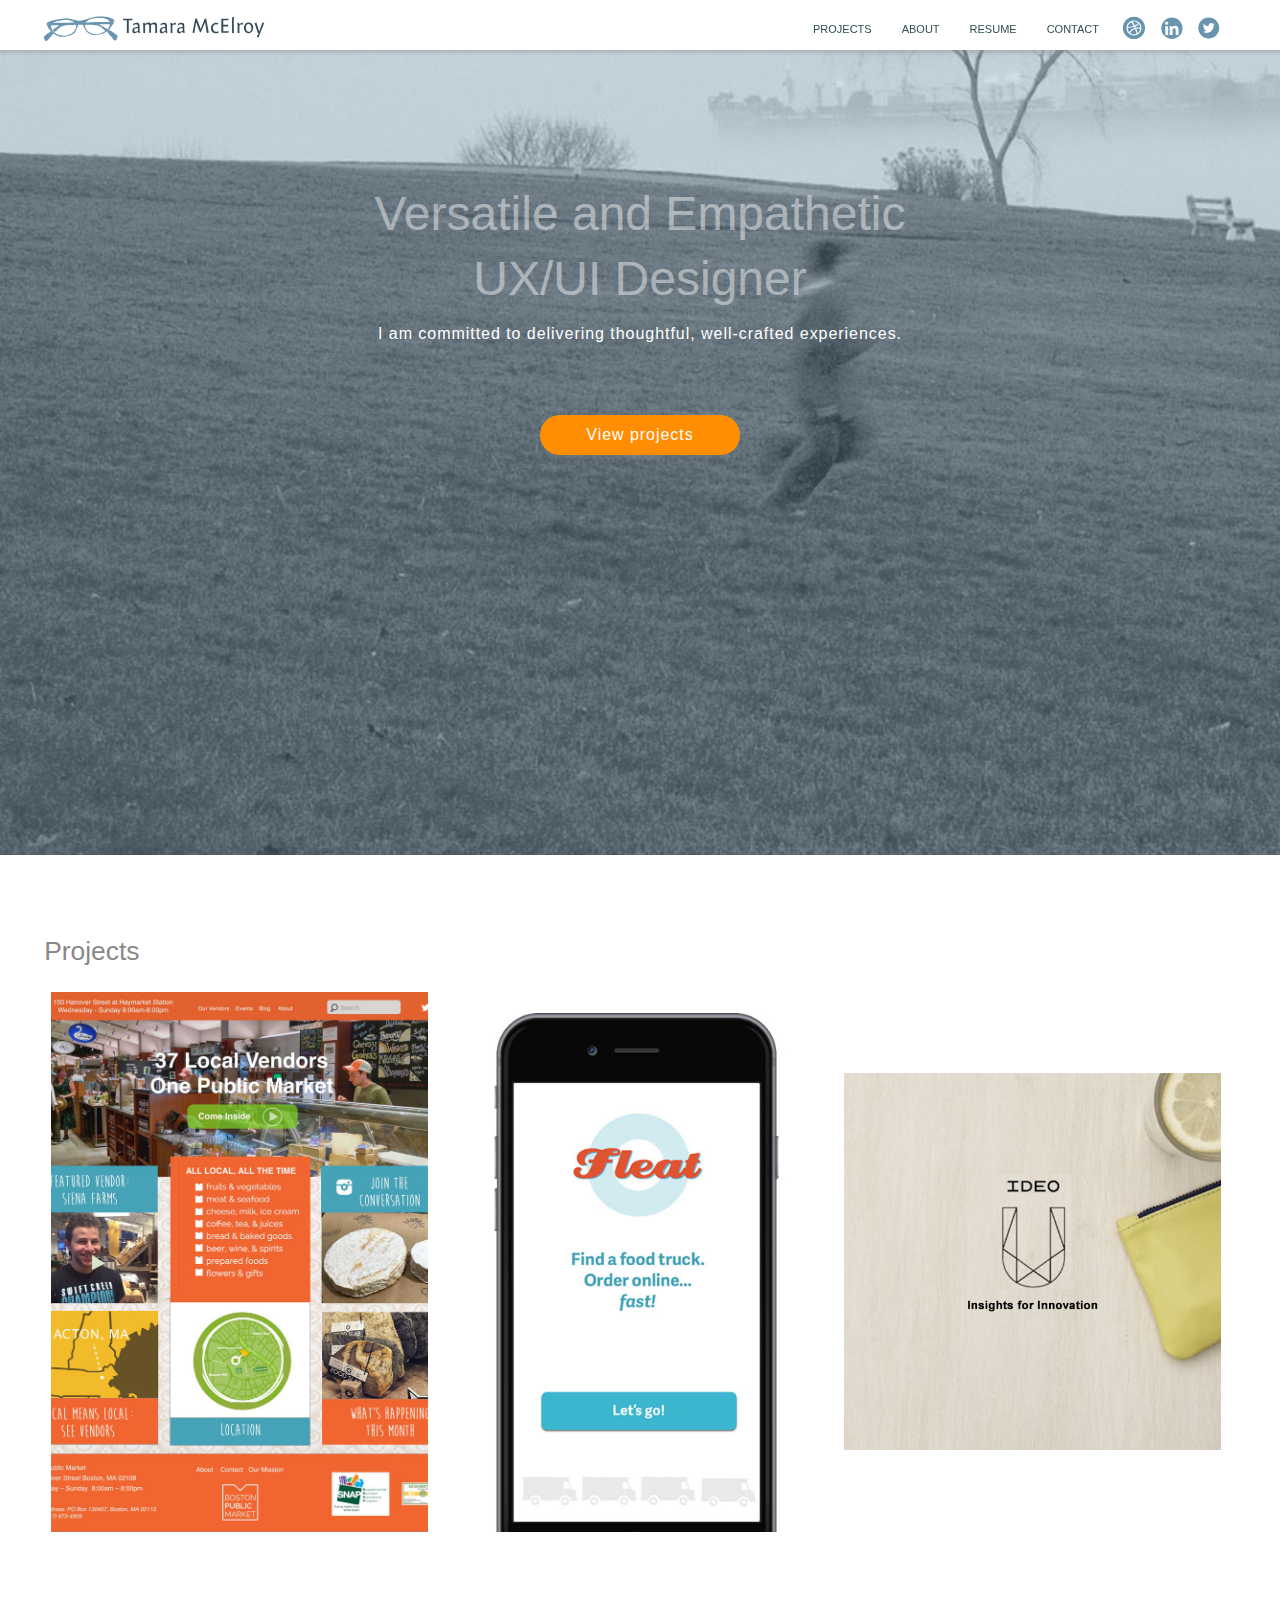
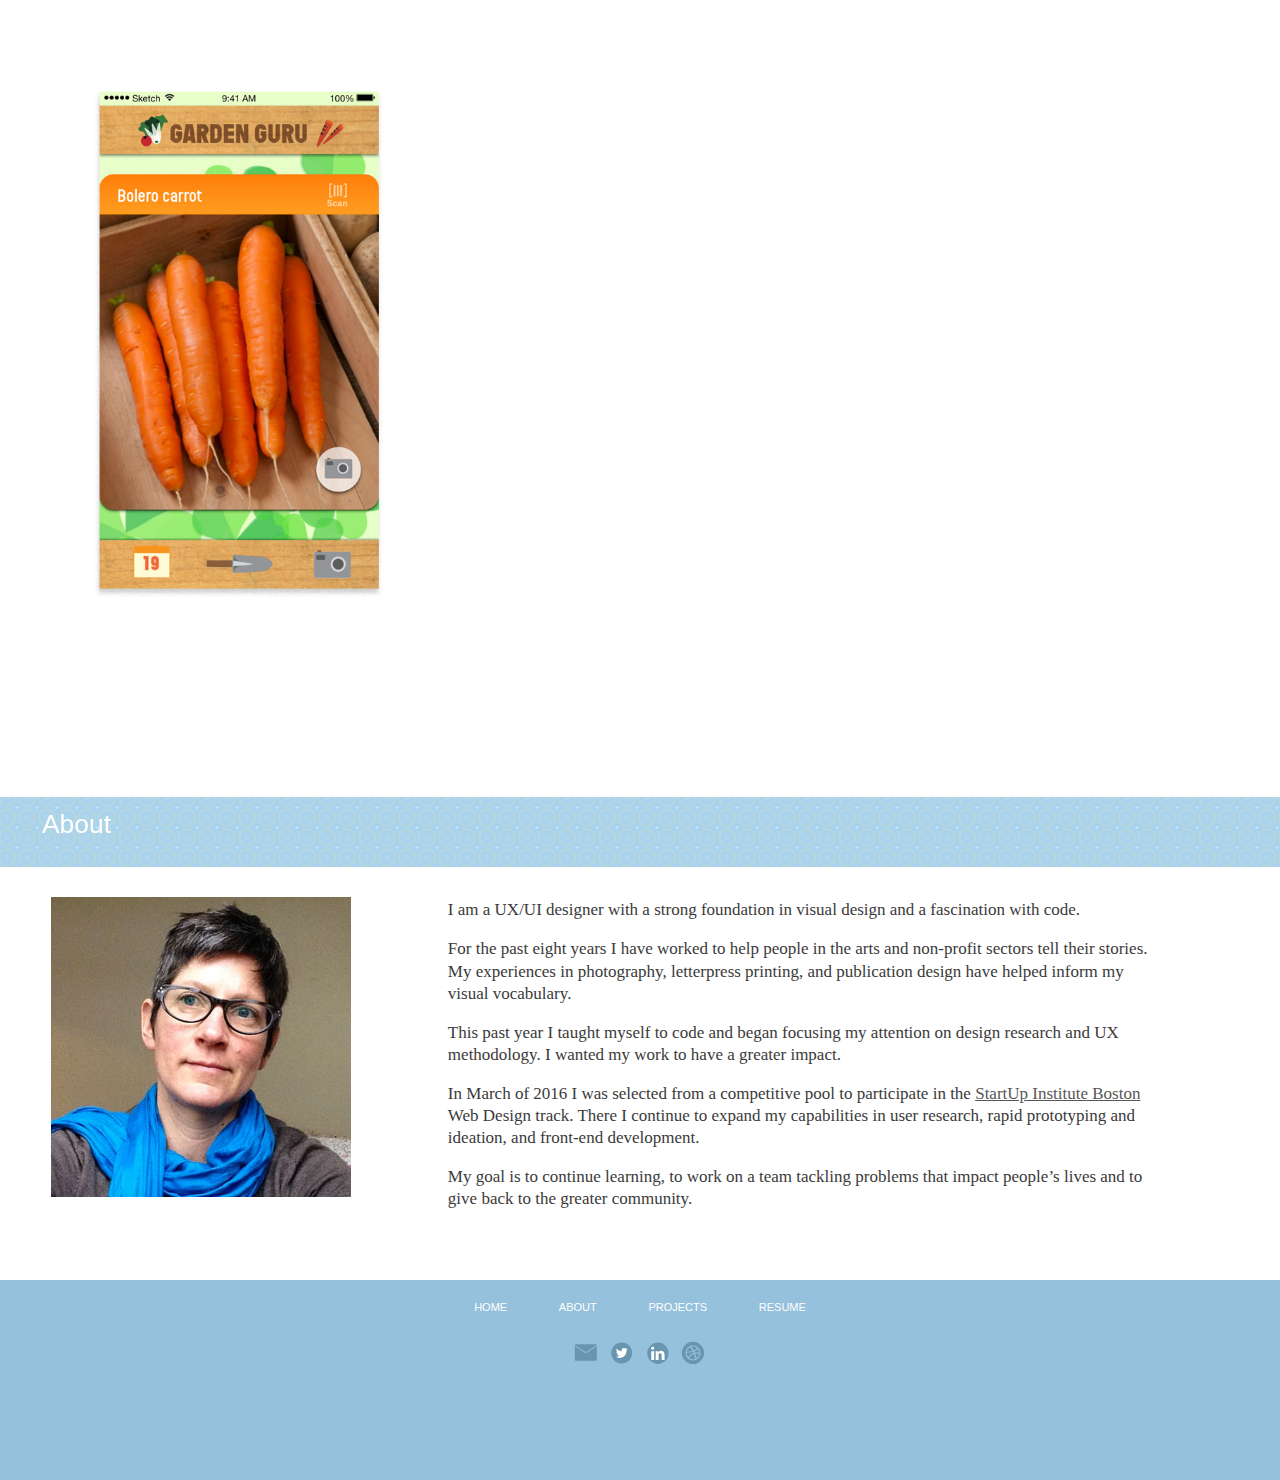
==== commit 63e05cad: "Update index.html" ====
--- a/index.html
+++ b/index.html
@@ -48,7 +48,7 @@
             <ul>
                 <li><a href="#portfolio">PROJECTS</a></li>
                 <li><a href="#about">ABOUT</a></li>
-                <li><a href="../images/TamaraMcElroyDesign-Resume.pdf" target= "_blank">RESUME</a></li>
+                <li><a href="../images/TMcElroy_Resume.pdf" target= "_blank">RESUME</a></li>
                 <li><a href="mailto:hello.tamaramc@gmail.com">CONTACT</a></li>
                 <li class="tw icon"><a href="https://twitter.com/tjmc3lroy" target="_blank"></a></li>
                 <li class="in icon social"><a href="https://www.linkedin.com/in/tamara-mcelroy-36450b14" target="_blank"></a></li>
--- a/css/styles.css
+++ b/css/styles.css
@@ -379,7 +379,7 @@
 #hero {
     width: 100%;
     height: 95vh;
-    background: gray;
+    background-color: pink;
     background-image: url("../images/hero-bw2.jpg");
     background-size: cover;
     background-attachment: fixed;
@@ -415,7 +415,7 @@
 
 .btn a:hover {
     background: #f96700; 
-    background: -webkit-linear-gradient(rgba(255, 141, 0, 0.6),#F96700);;(255, 141, 0, 0.6); /* For Safari 5.1 to 6.0 */
+    background: -webkit-linear-gradient(rgba(255, 141, 0, 0.6),#F96700);(255, 141, 0, 0.6); /* For Safari 5.1 to 6.0 */
     background: -o-linear-gradient(rgba(255, 141, 0, 0.6),#F96700); /* For Opera 11.1 to 12.0 */
     background: -moz-linear-gradient(rgba(255, 141, 0, 0.6),#F96700); /* For Firefox 3.6 to 15 */
     background: linear-gradient(rgba(255, 141, 0, 0.6),#F96700); /* Standard syntax */
@@ -712,6 +712,19 @@
      background-size: cover;
 }
 
+.mkt-7 {
+    height: 1080px;
+    background-image: url('../images/Market-color.jpg');
+     background-size: contain;
+    background-repeat: no-repeat;
+}
+.mkt-8 {
+    height: 1080px;
+    background-image: url('../images/Market-color-dropdown.jpg');
+     background-size: contain;
+    background-repeat: no-repeat;
+}
+
 /* Human Centered Design Images */
 .ideo1 {
     height: 540px;
@@ -1062,6 +1075,13 @@
 nav { z-index: 0; }
     
 .burger {display: block;}
+    
+    #hero {
+        background-image: url("../images/hero-bw2-mobile.jpg");
+        background-size: cover;
+        background-repeat: no-repeat;
+        background-position: 30%, 20%;
+    }
 
 
 /*  Nav Drawer Layout  */
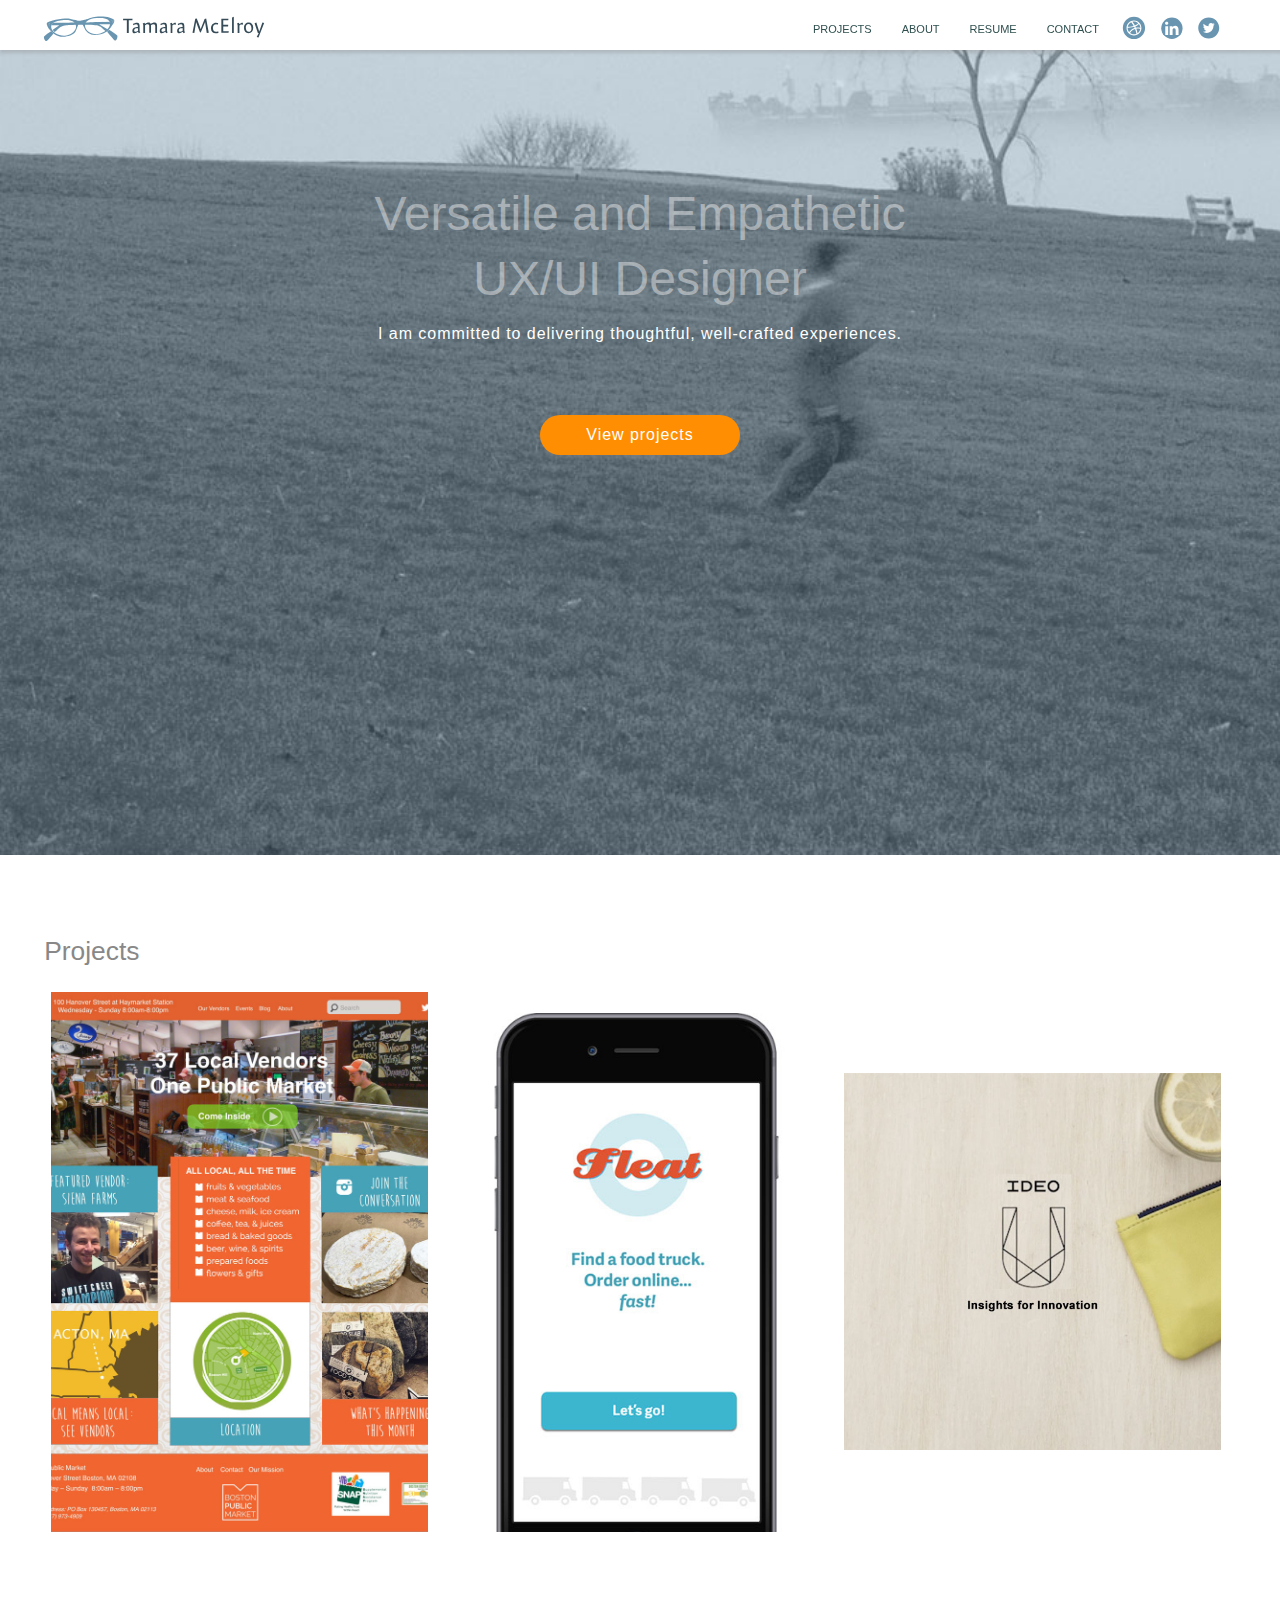
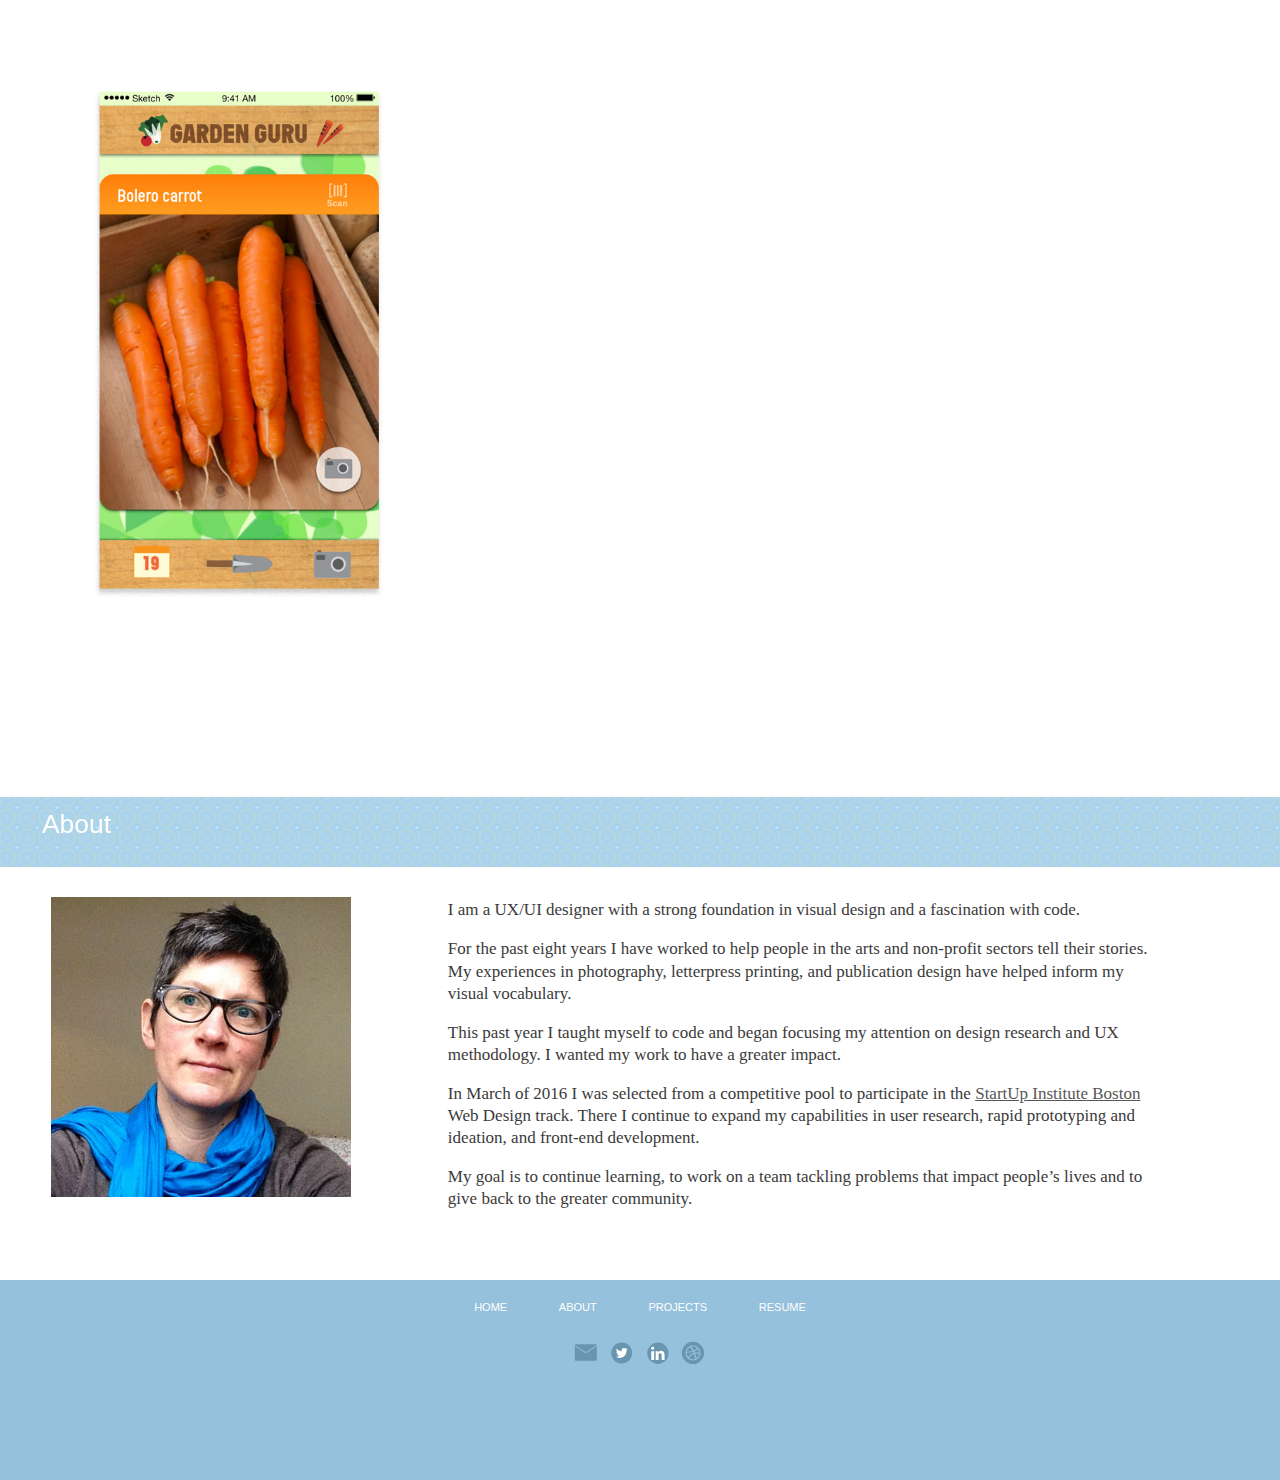
==== commit 949cf136: "Update index.html" ====
--- a/index.html
+++ b/index.html
@@ -181,7 +181,7 @@
                         <li><a href = "#about">ABOUT</a></li>
                          <li><a href="#portfolio">PROJECTS</a></li>
                         
-                        <li><a href = "../images/TamaraMcElroyDesign-Resume.pdf" target="_blank">RESUME</a></li>
+                        <li><a href = "../images/TMcElroy_Resume.pdf" target="_blank">RESUME</a></li>
                     </ul>
                    </div>
                    <div class="ftr-social">
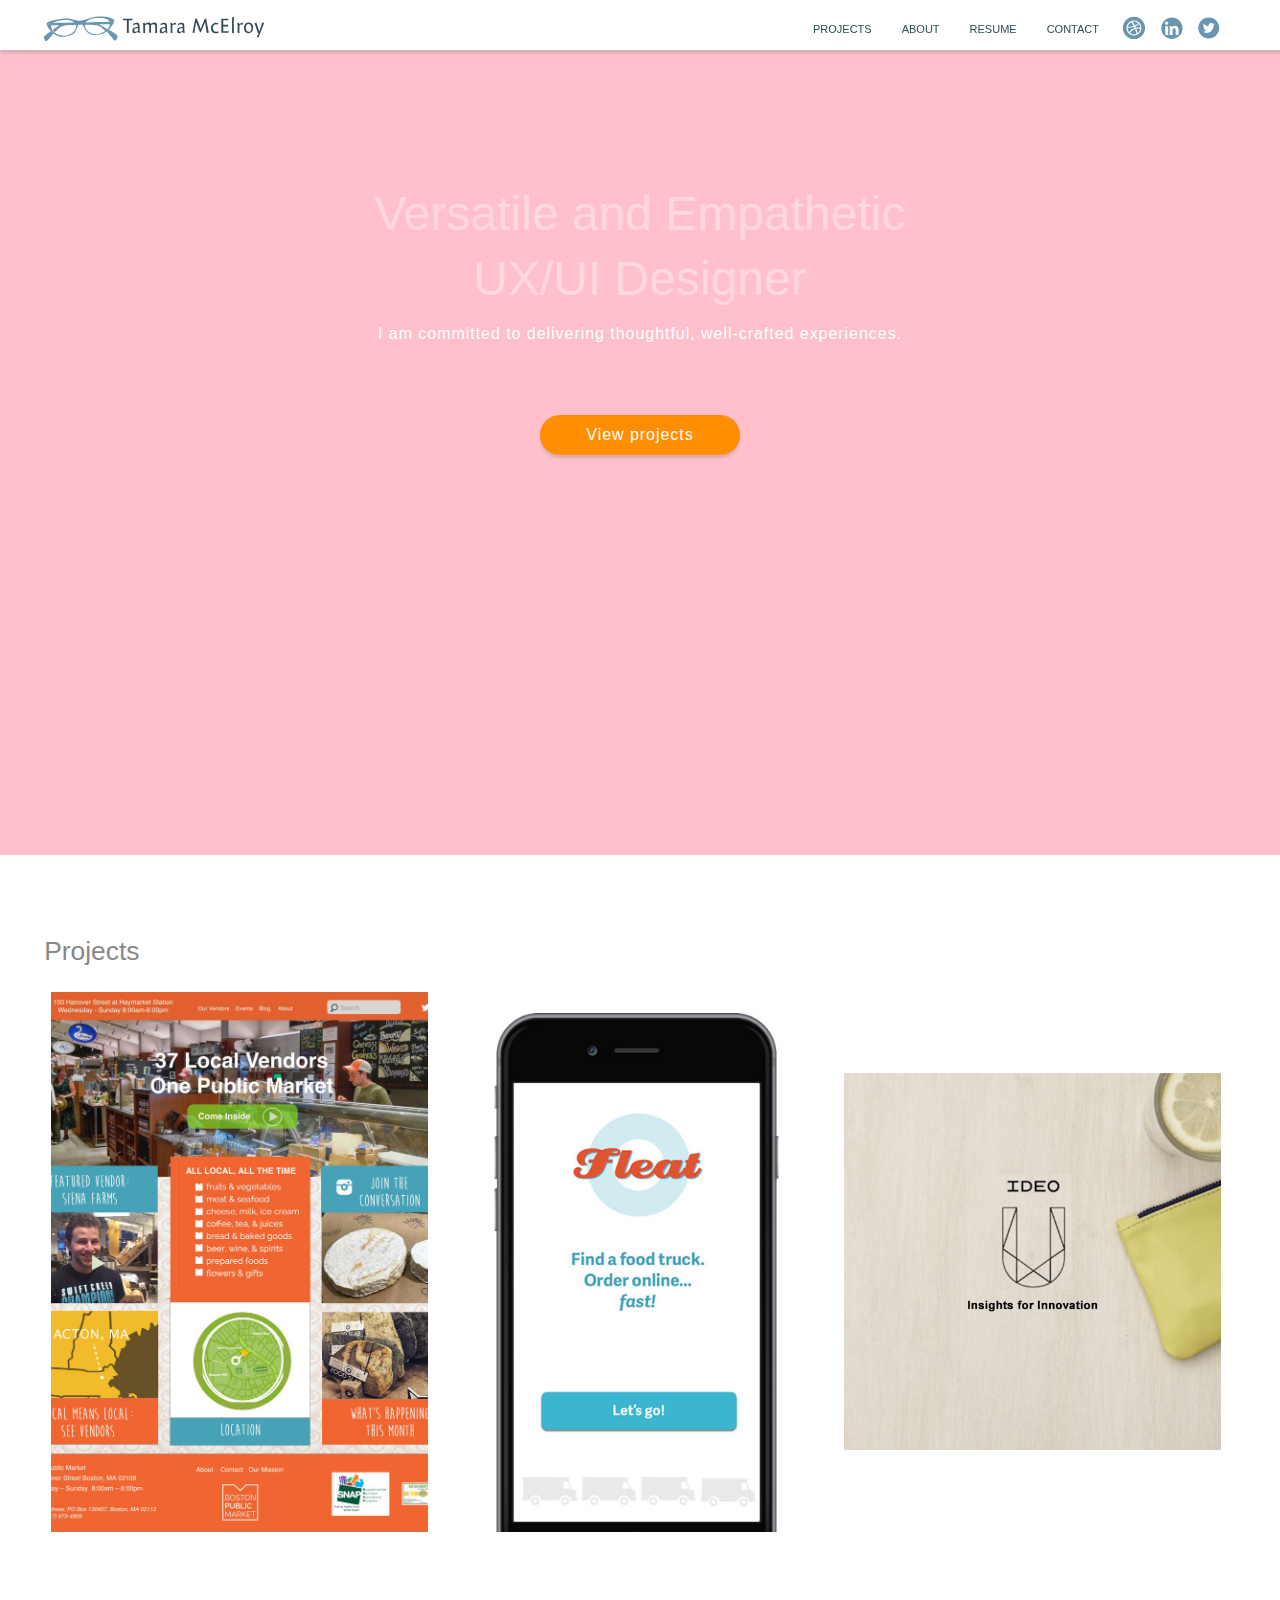
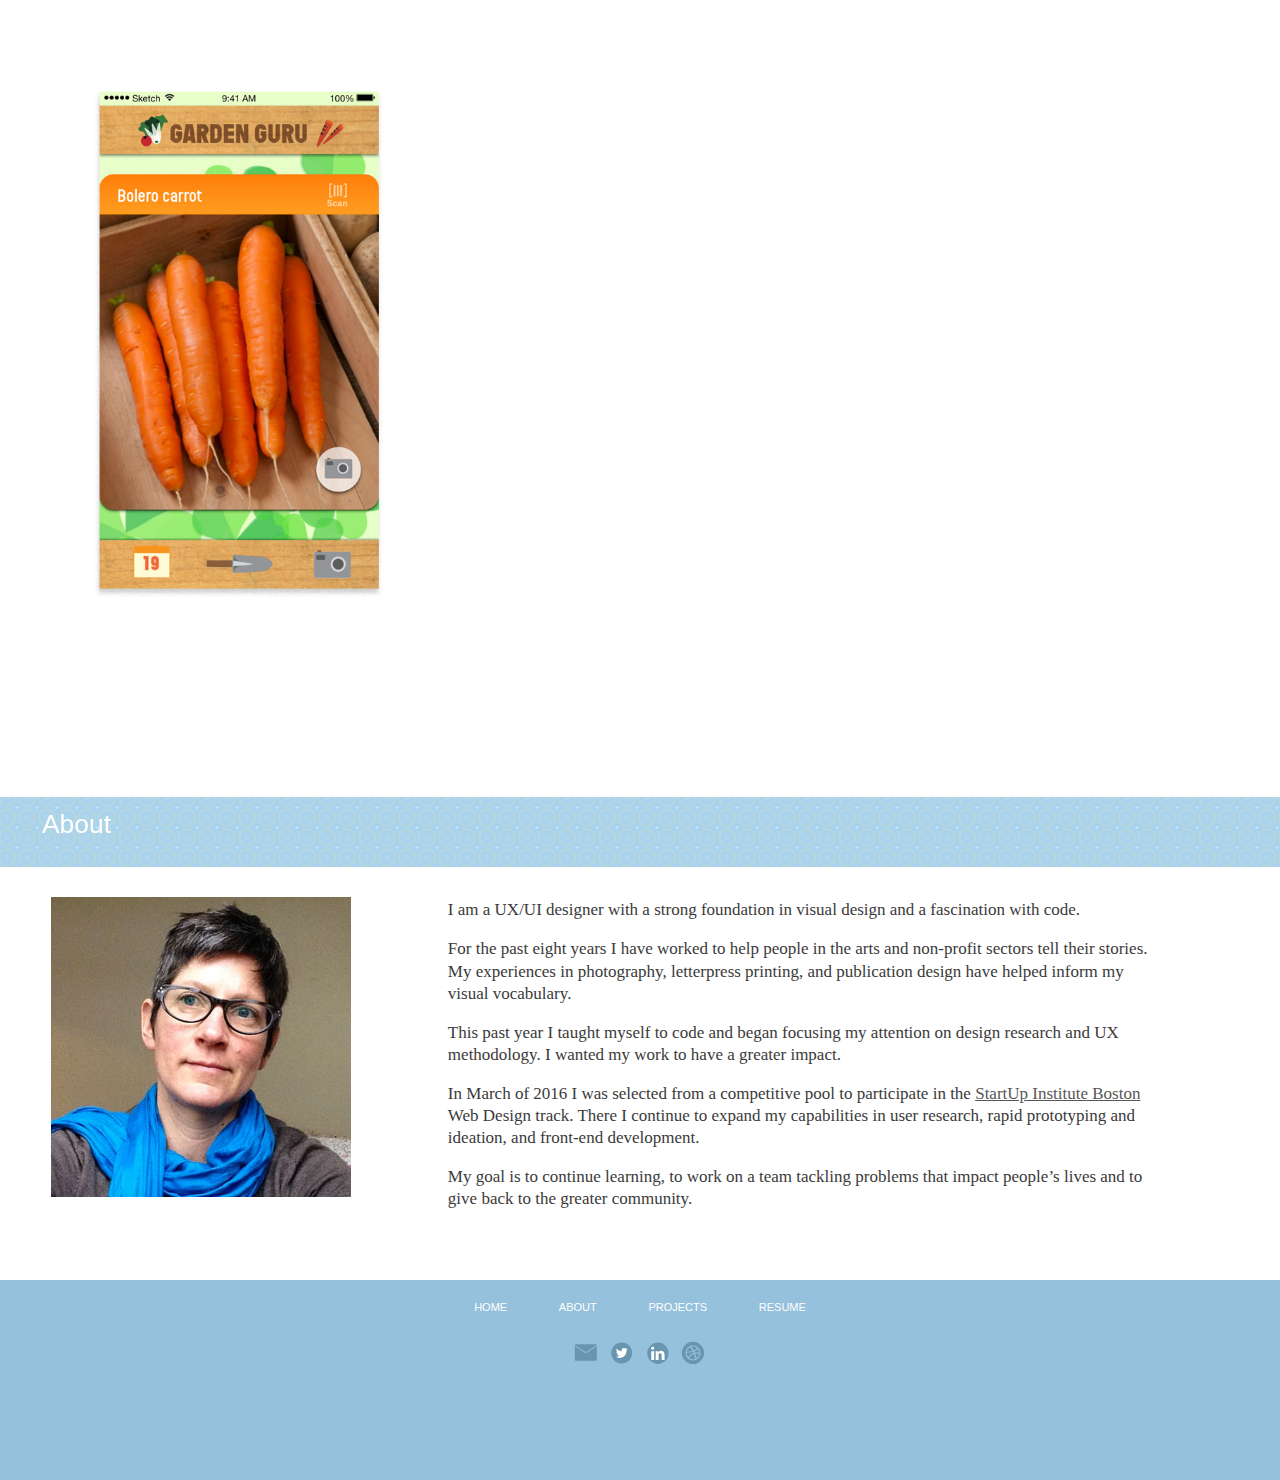
==== commit 60197dec: "test pink" ====
--- a/index.html
+++ b/index.html
@@ -181,7 +181,7 @@
                         <li><a href = "#about">ABOUT</a></li>
                          <li><a href="#portfolio">PROJECTS</a></li>
                         
-                        <li><a href = "../images/TMcElroy_Resume.pdf" target="_blank">RESUME</a></li>
+                        <li><a href = "../images/TamaraMcElroyDesign-Resume.pdf" target="_blank">RESUME</a></li>
                     </ul>
                    </div>
                    <div class="ftr-social">
--- a/css/styles.css
+++ b/css/styles.css
@@ -380,7 +380,7 @@
     width: 100%;
     height: 95vh;
     background-color: pink;
-    background-image: url("../images/hero-bw2.jpg");
+    /*background-image: url("../images/hero-bw2.jpg"); */
     background-size: cover;
     background-attachment: fixed;
     color: white;
